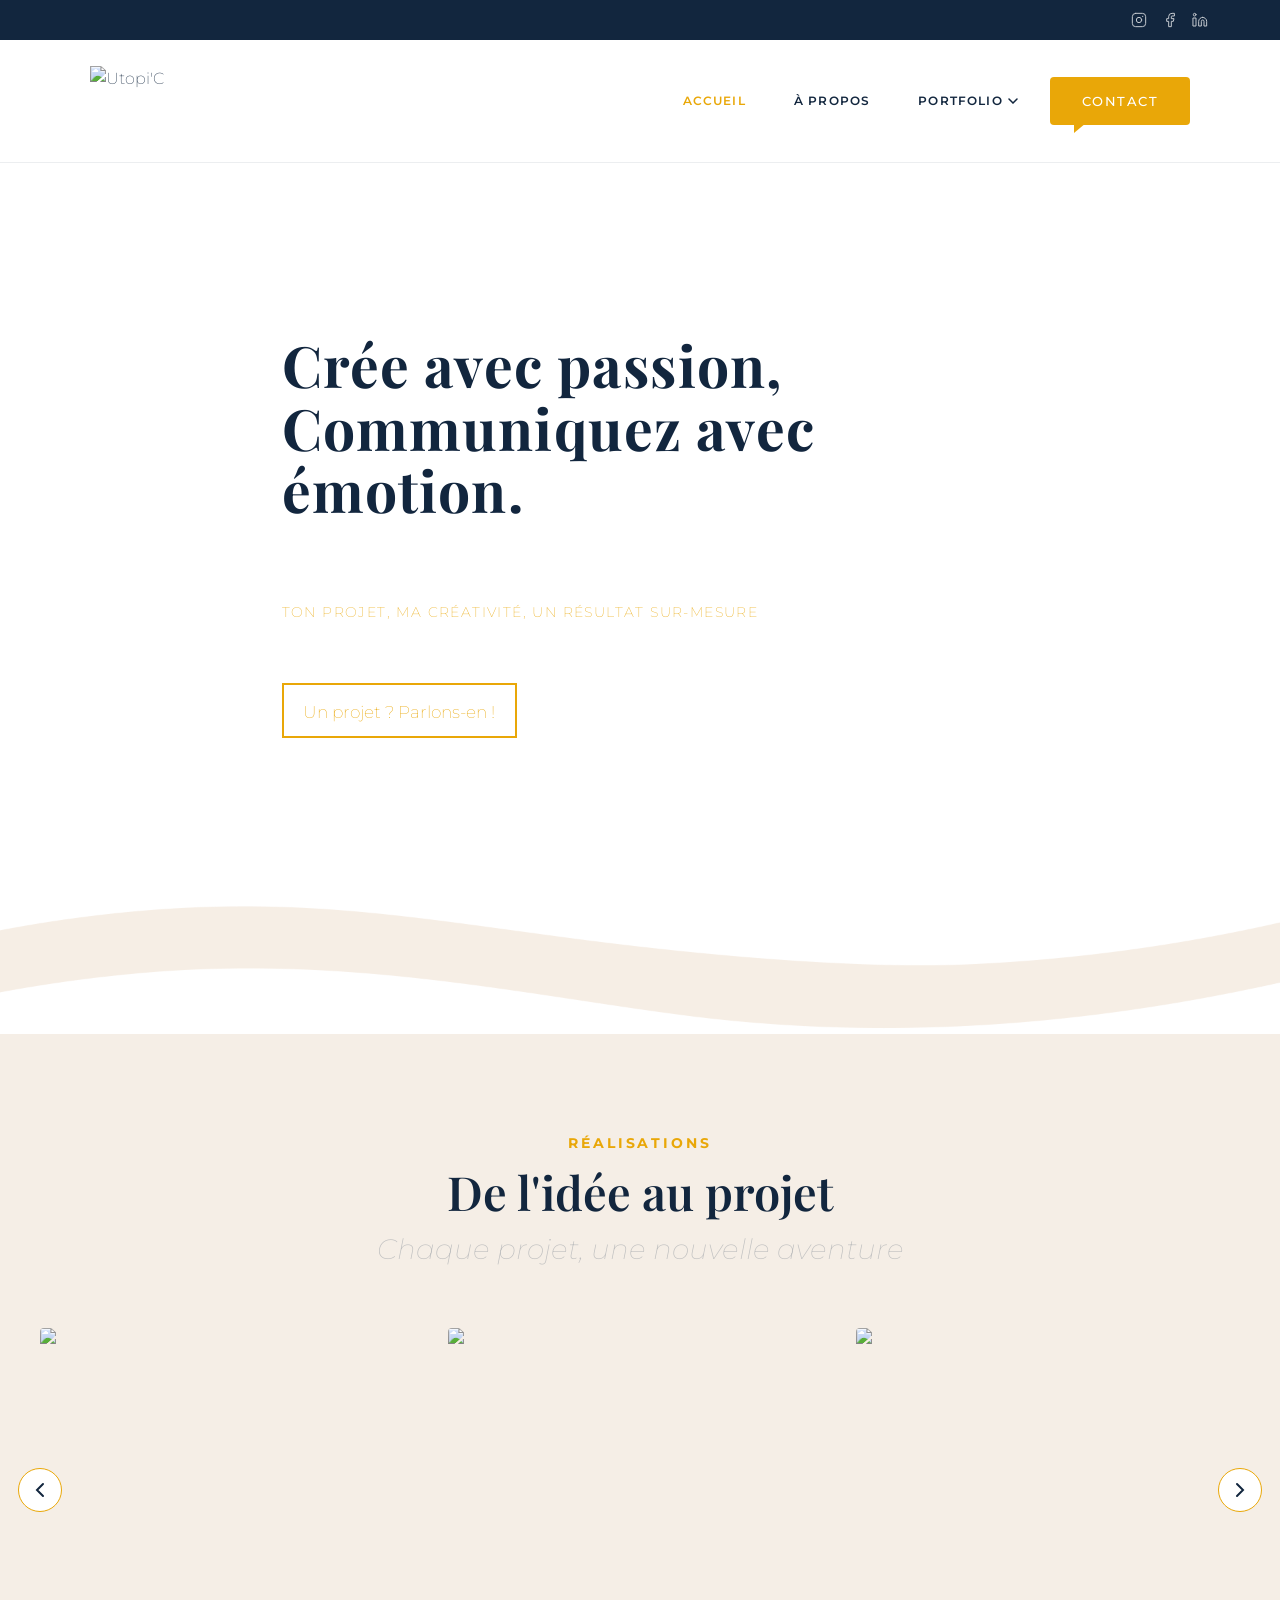
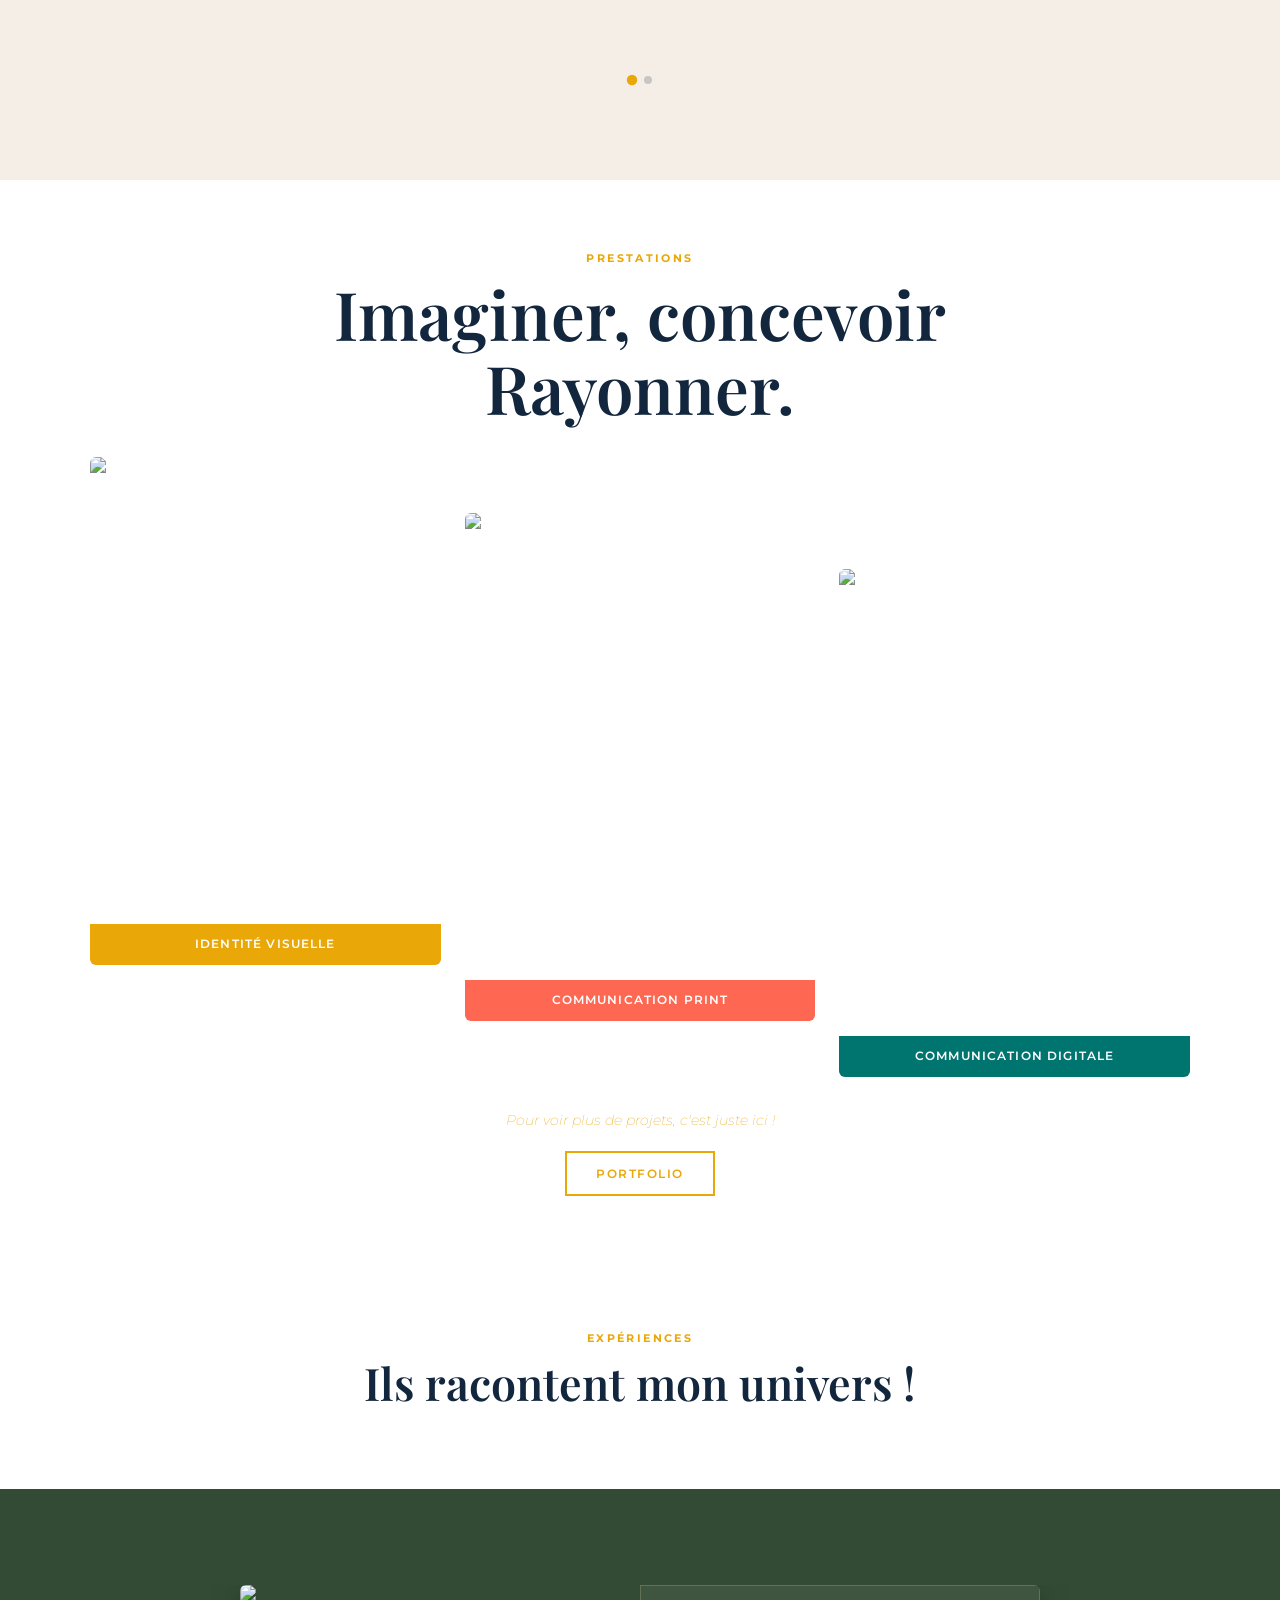
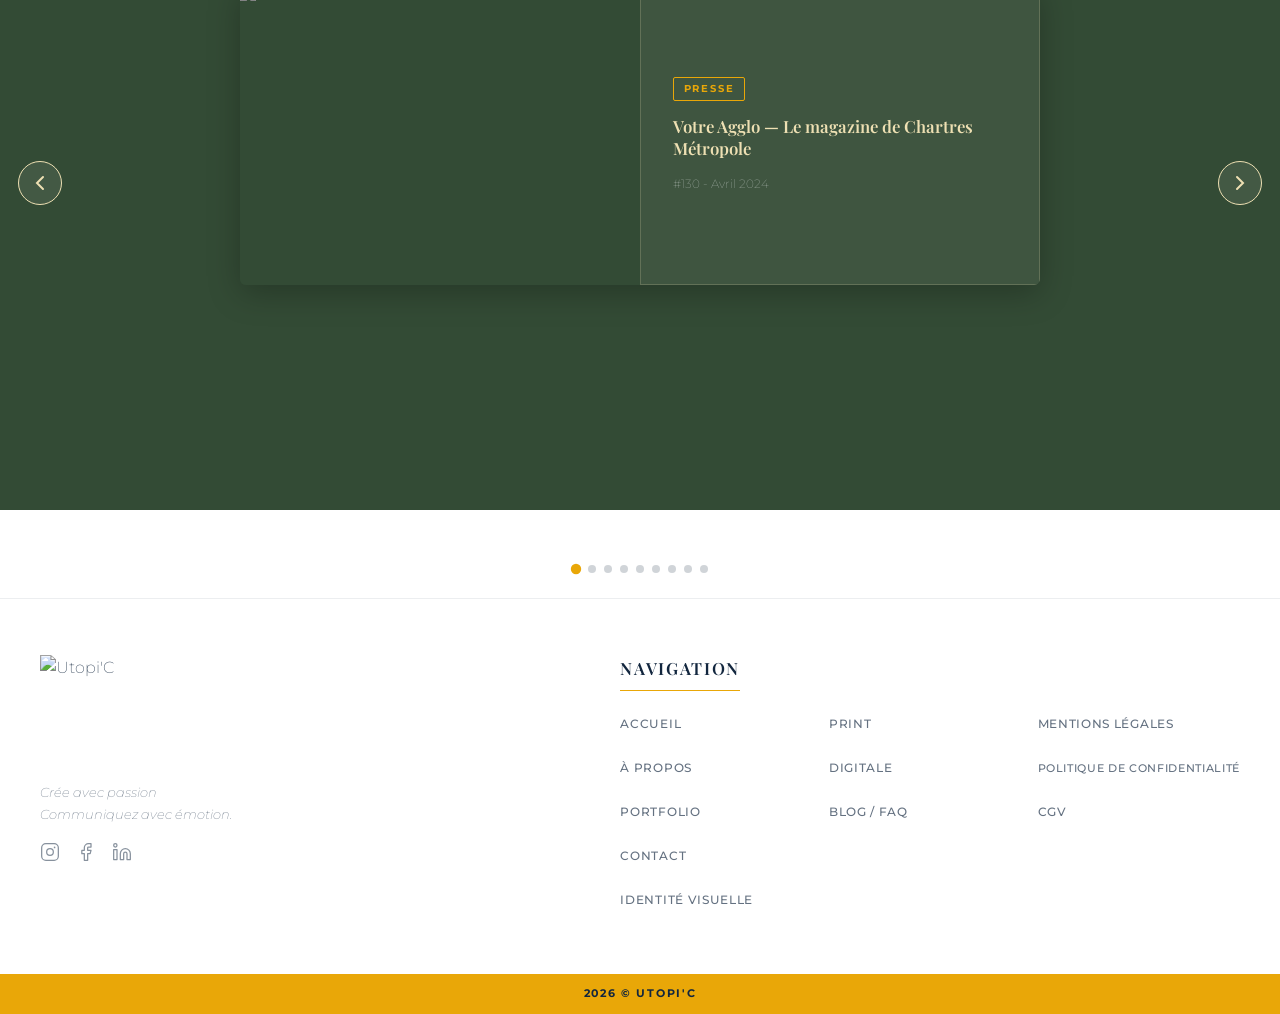
==== index.html @ ea5dd516 "masquage tarifs" ====
﻿<!DOCTYPE html>
<html lang="fr">
<head>
  <meta charset="UTF-8" />
  <meta name="viewport" content="width=device-width, initial-scale=1.0" />
  <title>Utopi'C — Chargée de communication 360°</title>
  <meta name="description" content="Cléa Laubier — Chargée de communication 360°. Identité visuelle, communication print et digitale. Crée avec passion, communiquez avec émotion." />
  <link rel="preconnect" href="https://fonts.googleapis.com" />
  <link rel="preconnect" href="https://fonts.gstatic.com" crossorigin />
  <link href="https://fonts.googleapis.com/css2?family=Playfair+Display:wght@400;500;600;700;800;900&family=Montserrat:wght@300;400;500;600&display=swap" rel="stylesheet" />
  <link rel="icon" type="image/png" href="assets/logos/logo-utopic-mini.png" />
  <link rel="apple-touch-icon" href="assets/logos/logo-utopic-mini.png" />
  <link rel="stylesheet" href="css/style.css?v=13" />
  <script src="https://cdn.jsdelivr.net/npm/@supabase/supabase-js@2"></script>
  <script src="js/supabase-client.js"></script>
</head>
<body>

  <!-- ======= HEADER ======= -->
  <header class="site-header" id="navbar">

    <!-- Bande 1 : navy + socials -->
    <div class="header-topbar">
      <div class="header-topbar__inner">
        <div class="header-topbar__socials">
          <a href="https://www.instagram.com/utopi.c__" target="_blank" rel="noopener" aria-label="Instagram">
            <svg width="16" height="16" viewBox="0 0 24 24" fill="none" stroke="currentColor" stroke-width="1.5" stroke-linecap="round" stroke-linejoin="round">
              <rect x="2" y="2" width="20" height="20" rx="5" ry="5"/><circle cx="12" cy="12" r="4"/><circle cx="17.5" cy="6.5" r="1" fill="currentColor" stroke="none"/>
            </svg>
          </a>
          <a href="https://www.facebook.com/profile.php?id=61557195407284" target="_blank" rel="noopener" aria-label="Facebook">
            <svg width="16" height="16" viewBox="0 0 24 24" fill="none" stroke="currentColor" stroke-width="1.5" stroke-linecap="round" stroke-linejoin="round">
              <path d="M18 2h-3a5 5 0 0 0-5 5v3H7v4h3v8h4v-8h3l1-4h-4V7a1 1 0 0 1 1-1h3z"/>
            </svg>
          </a>
          <a href="https://www.linkedin.com/in/cl%C3%A9a-laubier-a867a7197/" target="_blank" rel="noopener" aria-label="LinkedIn">
            <svg width="16" height="16" viewBox="0 0 24 24" fill="none" stroke="currentColor" stroke-width="1.5" stroke-linecap="round" stroke-linejoin="round">
              <path d="M16 8a6 6 0 0 1 6 6v7h-4v-7a2 2 0 0 0-2-2 2 2 0 0 0-2 2v7h-4v-7a6 6 0 0 1 6-6z"/><rect x="2" y="9" width="4" height="12"/><circle cx="4" cy="4" r="2"/>
            </svg>
          </a>
        </div>
      </div>
    </div>

    <!-- Bande 2 : blanc + logo + nav -->
    <div class="header-main">
      <div class="header-main__inner">

        <a href="index.html" class="header-logo">
          <img src="assets/logos/logo-utopic.png" alt="Utopi'C" class="header-logo__img" />
        </a>

        <nav class="header-nav" id="navMenu" aria-label="Navigation principale">
          <ul class="header-nav__list">
            <li><a href="index.html" class="header-nav__link header-nav__link--active">Accueil</a></li>
            <li><a href="a-propos.html" class="header-nav__link">À propos</a></li>
            <li class="header-nav__item--dropdown">
              <a href="portfolio.html" class="header-nav__link">
                Portfolio
                <svg class="header-nav__chevron" width="10" height="6" viewBox="0 0 10 6" fill="none">
                  <path d="M1 1l4 4 4-4" stroke="currentColor" stroke-width="1.5" stroke-linecap="round"/>
                </svg>
              </a>
              <ul class="header-nav__dropdown">
                <li><a href="identite-visuelle.html" class="header-nav__dropdown-link">Identité visuelle</a></li>
                <li><a href="communication-print.html" class="header-nav__dropdown-link">Communication print</a></li>
                <li><a href="communication-digitale.html" class="header-nav__dropdown-link">Communication digitale</a></li>
              </ul>
            </li>
            <li class="nav-mobile-only"><a href="contact.html" class="header-nav__link">Contact</a></li>
          </ul>
        </nav>

        <div class="header-right">
          <a href="contact.html" class="btn-contact-bubble">Contact</a>
          <button class="header-hamburger" id="hamburger" aria-label="Menu" aria-expanded="false">
            <span></span><span></span><span></span>
          </button>
        </div>

      </div>
    </div>

  </header>

  <main>

    <!-- ======= HERO ======= -->
    <section class="hero">
      <div class="hero__inner">
        <h1 class="hero__tagline">
          Crée avec passion,<br />Communiquez avec émotion.
        </h1>
        <p class="hero__subtitle">Ton projet, ma créativité, un résultat sur-mesure</p>
        <a href="contact.html" class="hero__cta">Un projet&nbsp;? Parlons-en&nbsp;!</a>
      </div>
    </section>

    <div class="wave-band"></div>

    <!-- ======= RÉALISATIONS ======= -->
    <section class="realisations" id="realisations">
      <div class="realisations__inner">

        <header class="section-header">
          <span class="section-label">Réalisations</span>
          <h2 class="section-title">De l'idée au projet</h2>
          <p class="section-sub"><em>Chaque projet, une nouvelle aventure</em></p>
        </header>

        <div class="carousel" id="carouselReal" role="region" aria-label="Carrousel de réalisations">
          <button class="carousel__btn carousel__btn--prev" id="realPrev" aria-label="Projet précédent">
            <svg width="24" height="24" viewBox="0 0 24 24" fill="none" stroke="currentColor" stroke-width="2" stroke-linecap="round"><path d="M15 18l-6-6 6-6"/></svg>
          </button>

          <div class="carousel__viewport">
            <ul class="carousel__track" id="realTrack">
              <li class="carousel__slide">
                <img src="assets/images/carousel-1.png" alt="Coiffure des Halles — identité visuelle" loading="lazy" />
              </li>
              <li class="carousel__slide">
                <img src="assets/images/carousel-2.jpg" alt="Direct Végétal — réseaux sociaux" loading="lazy" />
              </li>
              <li class="carousel__slide">
                <img src="assets/images/carousel-3.png" alt="Direct Végétal — brochure" loading="lazy" />
              </li>
              <li class="carousel__slide">
                <img src="assets/images/carousel-4.jpg" alt="Letizia Dulier — dossier de sponsoring" loading="lazy" />
              </li>
            </ul>
          </div>

          <button class="carousel__btn carousel__btn--next" id="realNext" aria-label="Projet suivant">
            <svg width="24" height="24" viewBox="0 0 24 24" fill="none" stroke="currentColor" stroke-width="2" stroke-linecap="round"><path d="M9 18l6-6-6-6"/></svg>
          </button>

          <div class="carousel__dots" id="realDots" role="tablist" aria-label="Navigation du carrousel"></div>
        </div>

      </div>
    </section>

    <!-- ======= PRESTATIONS ======= -->
    <section class="prestations" id="prestations">
      <div class="prestations__inner">

        <div class="prestations__header">
          <span class="section-label">Prestations</span>
          <h2 class="prestations__title">Imaginer, concevoir<br />Rayonner.</h2>
        </div>

        <div class="prestations__stagger">
          <a href="identite-visuelle.html" class="presta-item presta-item--identite">
            <div class="presta-item__img-wrap">
              <img src="assets/images/presta-identite.jpg" alt="Identité visuelle" loading="lazy" />
            </div>
            <span class="presta-item__label">Identité visuelle</span>
          </a>

          <a href="communication-print.html" class="presta-item presta-item--print">
            <div class="presta-item__img-wrap">
              <img src="assets/images/presta-print.jpg" alt="Communication print" loading="lazy" />
            </div>
            <span class="presta-item__label">Communication print</span>
          </a>

          <a href="communication-digitale.html" class="presta-item presta-item--digital">
            <div class="presta-item__img-wrap">
              <img src="assets/images/presta-digitale.jpeg" alt="Communication digitale" loading="lazy" />
            </div>
            <span class="presta-item__label">Communication digitale</span>
          </a>
        </div>

        <div class="prestations__cta">
          <p>Pour voir plus de projets, c'est juste ici&nbsp;!</p>
          <a href="portfolio.html" class="btn btn--gold-outline">Portfolio</a>
        </div>

      </div>
    </section>

    <!-- ======= EXPÉRIENCES / PRESSE ======= -->
    <div class="experiences-intro">
      <div class="experiences-intro__inner">
        <header class="section-header">
          <span class="section-label">Expériences</span>
          <h2 class="section-title">Ils racontent mon univers&nbsp;!</h2>
        </header>
      </div>
    </div>
    <section class="experiences" id="experiences">
      <div class="experiences__inner">

        <div class="carousel" id="carouselPresse" role="region" aria-label="Carrousel presse">
          <button class="carousel__btn carousel__btn--prev" id="pressePrev" aria-label="Article précédent">
            <svg width="24" height="24" viewBox="0 0 24 24" fill="none" stroke="currentColor" stroke-width="2" stroke-linecap="round"><path d="M15 18l-6-6 6-6"/></svg>
          </button>

          <div class="carousel__viewport">
            <ul class="carousel__track" id="presseTrack">
              <li class="carousel__slide carousel__slide--presse">
                <div class="presse-card">
                  <div class="presse-card__img-wrap">
                    <img src="assets/images/presse-votre-agglo.jpg" alt="Article Votre Agglo" loading="lazy" />
                  </div>
                  <div class="presse-card__body">
                    <span class="presse-card__badge">Presse</span>
                    <p class="presse-card__source">Votre Agglo — Le magazine de Chartres Métropole</p>
                    <p class="presse-card__issue">#130 - Avril 2024</p>
                  </div>
                </div>
              </li>

              <li class="carousel__slide carousel__slide--presse">
                <a href="https://bge-terresdeloire.fr/entrepreneurs/clea-laubier-utopic/" target="_blank" rel="noopener" style="text-decoration:none; color:inherit; display:block;">
                  <div class="presse-card">
                    <div class="presse-card__img-wrap">
                      <img src="assets/images/article-bge.jpg" alt="Article BGE Terres de Loire" loading="lazy" />
                    </div>
                    <div class="presse-card__body">
                      <span class="presse-card__badge">Article</span>
                      <p class="presse-card__source">ARTICLE BGE Terres de Loire</p>
                      <p class="presse-card__issue"></p>
                    </div>
                  </div>
                </a>
              </li>
              <li class="carousel__slide carousel__slide--presse">
                <div class="avis-card">
                  <div class="avis-card__stars">
                    <svg width="20" height="20" viewBox="0 0 24 24" fill="currentColor"><path d="M12 2l3.09 6.26L22 9.27l-5 4.87 1.18 6.88L12 17.77l-6.18 3.25L7 14.14 2 9.27l6.91-1.01L12 2z"/></svg>
                    <svg width="20" height="20" viewBox="0 0 24 24" fill="currentColor"><path d="M12 2l3.09 6.26L22 9.27l-5 4.87 1.18 6.88L12 17.77l-6.18 3.25L7 14.14 2 9.27l6.91-1.01L12 2z"/></svg>
                    <svg width="20" height="20" viewBox="0 0 24 24" fill="currentColor"><path d="M12 2l3.09 6.26L22 9.27l-5 4.87 1.18 6.88L12 17.77l-6.18 3.25L7 14.14 2 9.27l6.91-1.01L12 2z"/></svg>
                    <svg width="20" height="20" viewBox="0 0 24 24" fill="currentColor"><path d="M12 2l3.09 6.26L22 9.27l-5 4.87 1.18 6.88L12 17.77l-6.18 3.25L7 14.14 2 9.27l6.91-1.01L12 2z"/></svg>
                    <svg width="20" height="20" viewBox="0 0 24 24" fill="currentColor"><path d="M12 2l3.09 6.26L22 9.27l-5 4.87 1.18 6.88L12 17.77l-6.18 3.25L7 14.14 2 9.27l6.91-1.01L12 2z"/></svg>
                  </div>
                  <blockquote class="avis-card__quote">
                    « Un contact au top pour la réalisation de votre communication. Nous recommandons les yeux fermés! »
                  </blockquote>
                  <div class="avis-card__author">
                    <span class="avis-card__name">Loris KONEFAL</span>
                    <span class="avis-card__role">Dirigeant, Direct'Végétal — Mai 2024</span>
                  </div>
                </div>
              </li>

              <li class="carousel__slide carousel__slide--presse">
                <div class="avis-card">
                  <div class="avis-card__stars">
                    <svg width="20" height="20" viewBox="0 0 24 24" fill="currentColor"><path d="M12 2l3.09 6.26L22 9.27l-5 4.87 1.18 6.88L12 17.77l-6.18 3.25L7 14.14 2 9.27l6.91-1.01L12 2z"/></svg>
                    <svg width="20" height="20" viewBox="0 0 24 24" fill="currentColor"><path d="M12 2l3.09 6.26L22 9.27l-5 4.87 1.18 6.88L12 17.77l-6.18 3.25L7 14.14 2 9.27l6.91-1.01L12 2z"/></svg>
                    <svg width="20" height="20" viewBox="0 0 24 24" fill="currentColor"><path d="M12 2l3.09 6.26L22 9.27l-5 4.87 1.18 6.88L12 17.77l-6.18 3.25L7 14.14 2 9.27l6.91-1.01L12 2z"/></svg>
                    <svg width="20" height="20" viewBox="0 0 24 24" fill="currentColor"><path d="M12 2l3.09 6.26L22 9.27l-5 4.87 1.18 6.88L12 17.77l-6.18 3.25L7 14.14 2 9.27l6.91-1.01L12 2z"/></svg>
                    <svg width="20" height="20" viewBox="0 0 24 24" fill="currentColor"><path d="M12 2l3.09 6.26L22 9.27l-5 4.87 1.18 6.88L12 17.77l-6.18 3.25L7 14.14 2 9.27l6.91-1.01L12 2z"/></svg>
                  </div>
                  <blockquote class="avis-card__quote">
                    « Je suis très satisfait du service de Utopi'C. J'ai particulièrement apprécié réactivité et l'écoute de Cléa tout au long de la mise à jour de mon site. Elle a su comprendre mes besoins et a fait en sorte que mon site soit moderne, commerçant et parfaitement à mon image. Je recommande vivement Utopi'C à tous ceux qui souhaitent un accompagnement professionnel et personnalisé ! Merci Cléa. »
                  </blockquote>
                  <div class="avis-card__author">
                    <span class="avis-card__name">Naturanossa</span>
                    <span class="avis-card__role">Photographe animalier — Juin 2024</span>
                  </div>
                </div>
              </li>

              <li class="carousel__slide carousel__slide--presse">
                <div class="avis-card">
                  <div class="avis-card__stars">
                    <svg width="20" height="20" viewBox="0 0 24 24" fill="currentColor"><path d="M12 2l3.09 6.26L22 9.27l-5 4.87 1.18 6.88L12 17.77l-6.18 3.25L7 14.14 2 9.27l6.91-1.01L12 2z"/></svg>
                    <svg width="20" height="20" viewBox="0 0 24 24" fill="currentColor"><path d="M12 2l3.09 6.26L22 9.27l-5 4.87 1.18 6.88L12 17.77l-6.18 3.25L7 14.14 2 9.27l6.91-1.01L12 2z"/></svg>
                    <svg width="20" height="20" viewBox="0 0 24 24" fill="currentColor"><path d="M12 2l3.09 6.26L22 9.27l-5 4.87 1.18 6.88L12 17.77l-6.18 3.25L7 14.14 2 9.27l6.91-1.01L12 2z"/></svg>
                    <svg width="20" height="20" viewBox="0 0 24 24" fill="currentColor"><path d="M12 2l3.09 6.26L22 9.27l-5 4.87 1.18 6.88L12 17.77l-6.18 3.25L7 14.14 2 9.27l6.91-1.01L12 2z"/></svg>
                    <svg width="20" height="20" viewBox="0 0 24 24" fill="currentColor"><path d="M12 2l3.09 6.26L22 9.27l-5 4.87 1.18 6.88L12 17.77l-6.18 3.25L7 14.14 2 9.27l6.91-1.01L12 2z"/></svg>
                  </div>
                  <blockquote class="avis-card__quote">
                    « Cléa est au top! Toujours disponible et à l'ecoute. Son travail est vraiment personnalisé et de qualité (voir mes cartes de visites, mes pages Insta, Facebook, Linktree ect ..) N'hésitez pas à faire appel aux services de cette jeune entrepreneuse. Je recommande les yeux fermés ! »
                  </blockquote>
                  <div class="avis-card__author">
                    <span class="avis-card__name">Benjamin GANNE</span>
                    <span class="avis-card__role">Fondateur BG Paysage — Mars 2025</span>
                  </div>
                </div>
              </li>

              <li class="carousel__slide carousel__slide--presse">
                <div class="avis-card">
                  <div class="avis-card__stars">
                    <svg width="20" height="20" viewBox="0 0 24 24" fill="currentColor"><path d="M12 2l3.09 6.26L22 9.27l-5 4.87 1.18 6.88L12 17.77l-6.18 3.25L7 14.14 2 9.27l6.91-1.01L12 2z"/></svg>
                    <svg width="20" height="20" viewBox="0 0 24 24" fill="currentColor"><path d="M12 2l3.09 6.26L22 9.27l-5 4.87 1.18 6.88L12 17.77l-6.18 3.25L7 14.14 2 9.27l6.91-1.01L12 2z"/></svg>
                    <svg width="20" height="20" viewBox="0 0 24 24" fill="currentColor"><path d="M12 2l3.09 6.26L22 9.27l-5 4.87 1.18 6.88L12 17.77l-6.18 3.25L7 14.14 2 9.27l6.91-1.01L12 2z"/></svg>
                    <svg width="20" height="20" viewBox="0 0 24 24" fill="currentColor"><path d="M12 2l3.09 6.26L22 9.27l-5 4.87 1.18 6.88L12 17.77l-6.18 3.25L7 14.14 2 9.27l6.91-1.01L12 2z"/></svg>
                    <svg width="20" height="20" viewBox="0 0 24 24" fill="currentColor"><path d="M12 2l3.09 6.26L22 9.27l-5 4.87 1.18 6.88L12 17.77l-6.18 3.25L7 14.14 2 9.27l6.91-1.01L12 2z"/></svg>
                  </div>
                  <blockquote class="avis-card__quote">
                    « Gentillesse, efficacité, rapidité, disponibilité... Utopi'C a su comprendre nos attentes et construire un site à notre image. Merci encore ! »
                  </blockquote>
                  <div class="avis-card__author">
                    <span class="avis-card__name">Stéphane LANGE</span>
                    <span class="avis-card__role">Fondateur STS Sellerie — Juin 2024</span>
                  </div>
                </div>
              </li>

              <li class="carousel__slide carousel__slide--presse">
                <div class="avis-card">
                  <div class="avis-card__stars">
                    <svg width="20" height="20" viewBox="0 0 24 24" fill="currentColor"><path d="M12 2l3.09 6.26L22 9.27l-5 4.87 1.18 6.88L12 17.77l-6.18 3.25L7 14.14 2 9.27l6.91-1.01L12 2z"/></svg>
                    <svg width="20" height="20" viewBox="0 0 24 24" fill="currentColor"><path d="M12 2l3.09 6.26L22 9.27l-5 4.87 1.18 6.88L12 17.77l-6.18 3.25L7 14.14 2 9.27l6.91-1.01L12 2z"/></svg>
                    <svg width="20" height="20" viewBox="0 0 24 24" fill="currentColor"><path d="M12 2l3.09 6.26L22 9.27l-5 4.87 1.18 6.88L12 17.77l-6.18 3.25L7 14.14 2 9.27l6.91-1.01L12 2z"/></svg>
                    <svg width="20" height="20" viewBox="0 0 24 24" fill="currentColor"><path d="M12 2l3.09 6.26L22 9.27l-5 4.87 1.18 6.88L12 17.77l-6.18 3.25L7 14.14 2 9.27l6.91-1.01L12 2z"/></svg>
                    <svg width="20" height="20" viewBox="0 0 24 24" fill="currentColor"><path d="M12 2l3.09 6.26L22 9.27l-5 4.87 1.18 6.88L12 17.77l-6.18 3.25L7 14.14 2 9.27l6.91-1.01L12 2z"/></svg>
                  </div>
                  <blockquote class="avis-card__quote">
                    « J'ai débuté mon activité en avril 2024 et j'ai démarché plusieurs entreprises pour développer le site internet de mon entreprise ( auto école GPS CONDUITE). Auprès d'Utopi'C, j'ai trouvé une personne très compétente et à votre écoute. Je n'y connaissais rien en "terme informatique", elle vous explique avec des mots simples et vous rassure dans toutes les démarches pour réaliser votre site. Un site internet créé de A à Z. Aujourd'hui je fais encore appel à elle dès que je recherche à intégrer de nouvelles activités sur mon site. Une personne dévouée, motivée et d'une gentillesse extrême. Merci Cléa »
                  </blockquote>
                  <div class="avis-card__author">
                    <span class="avis-card__name">Séverine PETIT</span>
                    <span class="avis-card__role">Mars 2025</span>
                  </div>
                </div>
              </li>

              <li class="carousel__slide carousel__slide--presse">
                <div class="avis-card">
                  <div class="avis-card__stars">
                    <svg width="20" height="20" viewBox="0 0 24 24" fill="currentColor"><path d="M12 2l3.09 6.26L22 9.27l-5 4.87 1.18 6.88L12 17.77l-6.18 3.25L7 14.14 2 9.27l6.91-1.01L12 2z"/></svg>
                    <svg width="20" height="20" viewBox="0 0 24 24" fill="currentColor"><path d="M12 2l3.09 6.26L22 9.27l-5 4.87 1.18 6.88L12 17.77l-6.18 3.25L7 14.14 2 9.27l6.91-1.01L12 2z"/></svg>
                    <svg width="20" height="20" viewBox="0 0 24 24" fill="currentColor"><path d="M12 2l3.09 6.26L22 9.27l-5 4.87 1.18 6.88L12 17.77l-6.18 3.25L7 14.14 2 9.27l6.91-1.01L12 2z"/></svg>
                    <svg width="20" height="20" viewBox="0 0 24 24" fill="currentColor"><path d="M12 2l3.09 6.26L22 9.27l-5 4.87 1.18 6.88L12 17.77l-6.18 3.25L7 14.14 2 9.27l6.91-1.01L12 2z"/></svg>
                    <svg width="20" height="20" viewBox="0 0 24 24" fill="currentColor"><path d="M12 2l3.09 6.26L22 9.27l-5 4.87 1.18 6.88L12 17.77l-6.18 3.25L7 14.14 2 9.27l6.91-1.01L12 2z"/></svg>
                  </div>
                  <blockquote class="avis-card__quote">
                    « Je recommande les services d'Utopi'C. Accompagnement, réactivité et professionnalisme. Si vous recherchez une entreprise de communication de qualité, vous êtes au bon endroit. »
                  </blockquote>
                  <div class="avis-card__author">
                    <span class="avis-card__name">Paul REVEILLÉ</span>
                    <span class="avis-card__role">Mars 2025</span>
                  </div>
                </div>
              </li>

              <li class="carousel__slide carousel__slide--presse">
                <div class="avis-card">
                  <div class="avis-card__stars">
                    <svg width="20" height="20" viewBox="0 0 24 24" fill="currentColor"><path d="M12 2l3.09 6.26L22 9.27l-5 4.87 1.18 6.88L12 17.77l-6.18 3.25L7 14.14 2 9.27l6.91-1.01L12 2z"/></svg>
                    <svg width="20" height="20" viewBox="0 0 24 24" fill="currentColor"><path d="M12 2l3.09 6.26L22 9.27l-5 4.87 1.18 6.88L12 17.77l-6.18 3.25L7 14.14 2 9.27l6.91-1.01L12 2z"/></svg>
                    <svg width="20" height="20" viewBox="0 0 24 24" fill="currentColor"><path d="M12 2l3.09 6.26L22 9.27l-5 4.87 1.18 6.88L12 17.77l-6.18 3.25L7 14.14 2 9.27l6.91-1.01L12 2z"/></svg>
                    <svg width="20" height="20" viewBox="0 0 24 24" fill="currentColor"><path d="M12 2l3.09 6.26L22 9.27l-5 4.87 1.18 6.88L12 17.77l-6.18 3.25L7 14.14 2 9.27l6.91-1.01L12 2z"/></svg>
                    <svg width="20" height="20" viewBox="0 0 24 24" fill="currentColor"><path d="M12 2l3.09 6.26L22 9.27l-5 4.87 1.18 6.88L12 17.77l-6.18 3.25L7 14.14 2 9.27l6.91-1.01L12 2z"/></svg>
                  </div>
                  <blockquote class="avis-card__quote">
                    « Merci Cléa pour la création du site internet de notre restaurant versaillais. Vous avez réalisé un très beau travail et grâce à vous notre ca grimpe :-))) »
                  </blockquote>
                  <div class="avis-card__author">
                    <span class="avis-card__name">Charles Antoine De Marguerie</span>
                    <span class="avis-card__role">Mars 2025</span>
                  </div>
                </div>
              </li>
            </ul>
          </div>

          <button class="carousel__btn carousel__btn--next" id="presseNext" aria-label="Article suivant">
            <svg width="24" height="24" viewBox="0 0 24 24" fill="none" stroke="currentColor" stroke-width="2" stroke-linecap="round"><path d="M9 18l6-6-6-6"/></svg>
          </button>

        </div>

      </div>
    </section>

    <!-- Dots de navigation — sur fond blanc, hors zone verte -->
    <div class="experiences-dots-bar">
      <div class="carousel__dots" id="presseDots" role="tablist" aria-label="Navigation presse"></div>
    </div>

  </main>

  <!-- ======= FOOTER ======= -->
  <footer class="site-footer">

    <div class="footer-main">
      <div class="footer-main__inner">

        <div class="footer-brand">
          <img src="assets/logos/logo-utopic-mini.png" alt="Utopi'C" class="footer-brand__logo" />
          <p class="footer-brand__tagline">Crée avec passion<br />Communiquez avec émotion.</p>
          <div class="footer-brand__socials">
            <a href="https://www.instagram.com/utopi.c__" target="_blank" rel="noopener" aria-label="Instagram">
              <svg width="20" height="20" viewBox="0 0 24 24" fill="none" stroke="currentColor" stroke-width="1.5" stroke-linecap="round" stroke-linejoin="round">
                <rect x="2" y="2" width="20" height="20" rx="5" ry="5"/><circle cx="12" cy="12" r="4"/><circle cx="17.5" cy="6.5" r="1" fill="currentColor" stroke="none"/>
              </svg>
            </a>
            <a href="https://www.facebook.com/profile.php?id=61557195407284" target="_blank" rel="noopener" aria-label="Facebook">
              <svg width="20" height="20" viewBox="0 0 24 24" fill="none" stroke="currentColor" stroke-width="1.5" stroke-linecap="round" stroke-linejoin="round">
                <path d="M18 2h-3a5 5 0 0 0-5 5v3H7v4h3v8h4v-8h3l1-4h-4V7a1 1 0 0 1 1-1h3z"/>
              </svg>
            </a>
            <a href="https://www.linkedin.com/in/cl%C3%A9a-laubier-a867a7197/" target="_blank" rel="noopener" aria-label="LinkedIn">
              <svg width="20" height="20" viewBox="0 0 24 24" fill="none" stroke="currentColor" stroke-width="1.5" stroke-linecap="round" stroke-linejoin="round">
                <path d="M16 8a6 6 0 0 1 6 6v7h-4v-7a2 2 0 0 0-2-2 2 2 0 0 0-2 2v7h-4v-7a6 6 0 0 1 6-6z"/><rect x="2" y="9" width="4" height="12"/><circle cx="4" cy="4" r="2"/>
              </svg>
            </a>
          </div>
        </div>

        <div class="footer-nav-block">
          <p class="footer-nav-block__title">Navigation</p>
          <ul class="footer-nav-block__cols">
            <li><a href="index.html">Accueil</a></li>
            <li><a href="a-propos.html">À propos</a></li>
            <li><a href="portfolio.html">Portfolio</a></li>
            <!--<li><a href="tarifs.html">Tarifs</a></li>-->
            <li><a href="contact.html">Contact</a></li>
            <li><a href="identite-visuelle.html">Identité visuelle</a></li>
            <li><a href="communication-print.html">Print</a></li>
            <li><a href="communication-digitale.html">Digitale</a></li>
            <li><a href="#">Blog / FAQ</a></li>
            <li><a href="mentions-legales.html">Mentions légales</a></li>
            <li><a href="politique-confidentialite.html">Politique de confidentialité</a></li>
            <li><a href="cgv.html">CGV</a></li>
          </ul>
        </div>

      </div>
    </div>

    <div class="footer-copyright">
      <p>2026 &copy; UTOPI'C</p>
    </div>

  </footer>

  <button class="scroll-top" id="scrollTop" aria-label="Retour en haut">
    <svg width="20" height="20" viewBox="0 0 24 24" fill="none" stroke="currentColor" stroke-width="2" stroke-linecap="round"><path d="M18 15l-6-6-6 6"/></svg>
  </button>

  <script src="js/main.js"></script>
  <script src="js/index-loader.js"></script>
  <script src="js/textes-loader.js"></script>
</body>
</html>
---- css/style.css ----
/* =============================================
   UTOPI'C — style.css
   ============================================= */

/*
  POLICE MAGIONA DISPLAY — décommenter quand le fichier .woff2 est disponible

@font-face {
  font-family: 'Magiona Display';
  src: url('../assets/fonts/magiona-display.woff2') format('woff2');
  font-weight: 400 700;
  font-style: normal;
  font-display: swap;
}
  Puis : --font-display: 'Magiona Display', 'Cormorant Garamond', Georgia, serif;
*/

/* =============================================
   VARIABLES
   ============================================= */
:root {
  --color-navy:       #12263e;
  --color-green-dark: #334b35;
  --color-teal:       #00756f;
  --color-coral:      #fe6751;
  --color-gold:       #e9a708;
  --color-sand:       #eee0b3;
  --color-cream:      #f5eee6;
  --color-white:      #ffffff;
  --color-text:       #12263e;

  --font-display: 'Playfair Display', serif;
  --font-body:    'Montserrat', sans-serif;
  --font-sans:    'Montserrat', sans-serif;

  --header-topbar-h: 40px;
  --header-main-h:   123px;
  --header-h:        163px;
  --transition:      0.25s ease;
  --max-w:           1200px;
}

/* =============================================
   RESET
   ============================================= */
*, *::before, *::after { box-sizing: border-box; margin: 0; padding: 0; }
html { scroll-behavior: smooth; overflow-x: hidden; }
body {
  font-family: var(--font-body);
  font-weight: 147;
  color: var(--color-text);
  background: var(--color-white);
  line-height: 1.6;
  overflow-x: hidden;
  max-width: 100%;
}
img { display: block; max-width: 100%; height: auto; }
a { text-decoration: none; color: inherit; }
ul { list-style: none; }

/* =============================================
   UTILITIES
   ============================================= */
.btn {
  display: inline-block;
  padding: 0.65rem 1.8rem;
  font-family: var(--font-body);
  font-size: 0.78rem;
  font-weight: 600;
  letter-spacing: 0.12em;
  text-transform: uppercase;
  cursor: pointer;
  border: 2px solid var(--color-gold);
  color: var(--color-gold);
  background: transparent;
  transition: background var(--transition), color var(--transition);
}
.btn:hover {
  background: var(--color-gold);
  color: #ffffff;
}
.btn--gold-outline {
  border: 2px solid var(--color-gold);
  color: var(--color-gold);
  background: transparent;
}
.btn--gold-outline:hover {
  background: var(--color-gold);
  color: #ffffff;
}
.btn--navy {
  border: 1.5px solid var(--color-navy);
  color: var(--color-navy);
  background: transparent;
  display: inline-block;
}
.btn--navy:hover {
  background: var(--color-navy);
  color: var(--color-white);
}
.btn--gold-filled {
  background: var(--color-gold);
  color: var(--color-white);
  border: none;
  display: inline-block;
  font-family: var(--font-display);
  font-style: italic;
  font-size: 1rem;
  letter-spacing: 0.06em;
  text-transform: none;
}
.btn--gold-filled:hover { background: #b8960a; }


/* =============================================
   HEADER — 2 bandes
   ============================================= */
.site-header {
  position: fixed;
  top: 0; left: 0; right: 0;
  z-index: 100;
}
.site-header--scrolled .header-main {
  box-shadow: 0 2px 20px rgba(18,38,62,0.1);
}

/* Bande 1 : navy + socials */
.header-topbar {
  background: var(--color-navy);
  height: var(--header-topbar-h);
}
.header-topbar__inner {
  max-width: var(--max-w);
  margin: 0 auto;
  height: 100%;
  padding: 0 2rem;
  display: flex;
  align-items: center;
  justify-content: flex-end;
}
.header-topbar__socials {
  display: flex;
  align-items: center;
  gap: 0.9rem;
}
.header-topbar__socials a {
  color: var(--color-white);
  opacity: 0.75;
  display: flex;
  transition: opacity var(--transition);
}
.header-topbar__socials a:hover { opacity: 1; }

/* Bande 2 : blanc + logo + nav */
.header-main {
  background: var(--color-white);
  height: var(--header-main-h);
  border-bottom: 1px solid rgba(18,38,62,0.08);
  transition: box-shadow var(--transition);
}
.header-main__inner {
  max-width: var(--max-w);
  margin: 0 auto;
  height: 100%;
  padding: 0 50px;
  display: flex;
  align-items: center;
  gap: 2rem;
}

/* Logo */
.header-logo { flex-shrink: 0; }
.header-logo__img {
  height: 70px;
  width: 193px;
  object-fit: contain;
}

/* Nav */
.header-nav { flex: 1; }
.header-nav__list {
  display: flex;
  align-items: center;
  justify-content: flex-end;
  gap: 3rem;
}
.header-nav__link {
  font-size: 0.73rem;
  font-weight: 600;
  letter-spacing: 0.1em;
  text-transform: uppercase;
  color: var(--color-navy);
  display: flex;
  align-items: center;
  gap: 0.3rem;
  transition: color var(--transition);
}
.header-nav__link:hover,
.header-nav__link--active { color: var(--color-gold); }

/* Dropdown */
.header-nav__item--dropdown { position: relative; }
.header-nav__chevron {
  transition: transform var(--transition);
  flex-shrink: 0;
}
.header-nav__item--dropdown:hover .header-nav__chevron { transform: rotate(180deg); }
.header-nav__dropdown {
  position: absolute;
  top: 100%;
  left: 50%;
  transform: translateX(-50%);
  background: var(--color-white);
  border-top: 2px solid var(--color-gold);
  box-shadow: 0 8px 24px rgba(18,38,62,0.12);
  min-width: 220px;
  padding: 0.5rem 0;
  opacity: 0;
  visibility: hidden;
  pointer-events: none;
  transition: opacity var(--transition), visibility var(--transition);
}
.header-nav__item--dropdown:hover .header-nav__dropdown {
  opacity: 1;
  visibility: visible;
  pointer-events: auto;
}
.header-nav__dropdown-link {
  display: block;
  padding: 0.65rem 1.4rem;
  font-size: 0.71rem;
  font-weight: 500;
  letter-spacing: 0.08em;
  text-transform: uppercase;
  color: var(--color-navy);
  transition: color var(--transition), padding-left var(--transition);
}
.header-nav__dropdown-link:hover { color: var(--color-gold); padding-left: 1.8rem; }

/* Bouton Contact — bulle de dialogue */
.header-right {
  display: flex;
  align-items: center;
  gap: 1rem;
  flex-shrink: 0;
}
.btn-contact-bubble {
  background: var(--color-gold);
  color: var(--color-white);
  padding: 14px 32px;
  font-family: var(--font-sans);
  font-size: 13px;
  font-weight: 500;
  letter-spacing: 1.5px;
  text-transform: uppercase;
  border-radius: 4px;
  position: relative;
  display: inline-block;
  transition: background var(--transition);
}
.btn-contact-bubble::after {
  content: '';
  position: absolute;
  bottom: -8px;
  left: 24px;
  border-left: 0 solid transparent;
  border-right: 12px solid transparent;
  border-top: 10px solid var(--color-gold);
  transition: border-top-color var(--transition);
}
.btn-contact-bubble:hover { background: #b8960a; }
.btn-contact-bubble:hover::after { border-top-color: #b8960a; }

/* Hamburger */
.header-hamburger {
  display: none;
  flex-direction: column;
  justify-content: center;
  gap: 5px;
  width: 28px;
  height: 28px;
  background: none;
  border: none;
  cursor: pointer;
  padding: 0;
}
.header-hamburger span {
  display: block;
  height: 2px;
  width: 100%;
  background: var(--color-navy);
  border-radius: 2px;
  transition: transform var(--transition), opacity var(--transition);
}
.header-hamburger.is-open span:nth-child(1) { transform: translateY(7px) rotate(45deg); }
.header-hamburger.is-open span:nth-child(2) { opacity: 0; }
.header-hamburger.is-open span:nth-child(3) { transform: translateY(-7px) rotate(-45deg); }


/* =============================================
   FOOTER — fond blanc + barre dorée
   ============================================= */
.site-footer { }

.footer-main {
  background: var(--color-white);
  padding: 3.5rem 2rem;
  border-top: 1px solid rgba(18,38,62,0.08);
}
.footer-main__inner {
  max-width: var(--max-w);
  margin: 0 auto;
  display: grid;
  grid-template-columns: 1fr 1.2fr;
  gap: 4rem;
  align-items: start;
}

.footer-brand__logo {
  height: 113px;
  width: 124px;
  object-fit: contain;
  margin-bottom: 0.8rem;
}
.footer-brand__tagline {
  font-size: 0.82rem;
  font-style: italic;
  color: var(--color-navy);
  opacity: 0.65;
  line-height: 1.7;
  margin-bottom: 1rem;
}
.footer-brand__socials {
  display: flex;
  gap: 1rem;
}
.footer-brand__socials a {
  color: var(--color-navy);
  opacity: 0.5;
  display: flex;
  transition: opacity var(--transition), color var(--transition);
}
.footer-brand__socials a:hover { opacity: 1; color: var(--color-gold); }

.footer-nav-block__title {
  font-family: var(--font-display);
  font-size: 1.05rem;
  font-weight: 600;
  color: var(--color-navy);
  text-transform: uppercase;
  letter-spacing: 0.1em;
  padding-bottom: 0.5rem;
  border-bottom: 1.5px solid var(--color-gold);
  margin-bottom: 1.2rem;
  display: inline-block;
}
.footer-nav-block__cols {
  display: grid;
  grid-template-columns: 1fr 1fr 1fr;
  grid-template-rows: repeat(5, auto);
  grid-auto-flow: column;
  gap: 0.75rem 1.5rem;
  align-items: start;
}
.footer-nav-block__cols li { margin-bottom: 0.4rem; }
.footer-nav-block__cols li:nth-child(n+9) { grid-column: 3; }
.footer-nav-block__cols a {
  font-family: var(--font-body);
  font-size: 0.72rem;
  font-weight: 500;
  letter-spacing: 0.06em;
  text-transform: uppercase;
  color: var(--color-navy);
  opacity: 0.65;
  transition: opacity var(--transition), color var(--transition);
}
.footer-nav-block__cols a:hover { opacity: 1; color: var(--color-gold); }
.footer-nav-block__cols a[href*="politique"],
.footer-nav-block__cols a[href*="confidentialite"] {
  white-space: nowrap;
  font-size: 11px;
}

.footer-copyright {
  background: var(--color-gold);
  padding: 0.7rem 2rem;
  text-align: center;
}
.footer-copyright p {
  font-size: 0.7rem;
  font-weight: 700;
  letter-spacing: 0.15em;
  text-transform: uppercase;
  color: var(--color-navy);
}


/* =============================================
   SECTION COMMONS
   ============================================= */
.section-header {
  text-align: center;
  margin-bottom: 3rem;
}
.section-label {
  display: inline-block;
  font-size: 0.68rem;
  font-weight: 700;
  letter-spacing: 0.22em;
  text-transform: uppercase;
  color: var(--color-gold);
  margin-bottom: 0.6rem;
}
.section-title {
  font-family: var(--font-display);
  font-size: clamp(2rem, 3.5vw, 3rem);
  font-weight: 600;
  color: var(--color-navy);
  line-height: 1.15;
  margin-bottom: 0.5rem;
}
.section-sub {
  font-size: 0.9rem;
  color: var(--color-text);
  opacity: 0.6;
  font-style: italic;
}


/* =============================================
   HERO — texte aligné gauche, fond blanc
   ============================================= */
.hero {
  min-height: 100vh;
  padding-top: var(--header-h);
  background: var(--color-white);
  display: flex;
  align-items: flex-start;
}
.hero__inner {
  width: 100%;
  padding: 170px 22% 6rem;
  text-align: left;
}
.hero__tagline {
  font-family: var(--font-display);
  font-size: 57px;
  font-weight: 700;
  line-height: 1.1;
  color: var(--color-navy);
  letter-spacing: 1.14px;
  margin: 0;
  max-width: 900px;
  text-align: left;
}
.hero__subtitle {
  font-size: 14px;
  letter-spacing: 1.4px;
  text-transform: uppercase;
  color: var(--color-gold);
  margin: 80px 0 0;
  text-align: left;
  max-width: 600px;
}
.hero__cta {
  display: inline-block;
  width: 235px;
  height: 55px;
  line-height: 55px;
  text-align: center;
  margin-top: 60px;
  border: 2px solid var(--color-gold);
  color: var(--color-gold);
  font-family: var(--font-sans);
  font-size: 17px;
  text-decoration: none;
  transition: background var(--transition), color var(--transition);
}
.hero__cta:hover {
  background: var(--color-gold);
  color: #ffffff;
}


/* =============================================
   WAVE BAND — bandeau vague décoratif (statique)
   ============================================= */
.wave-band {
  position: relative;
  width: 100%;
  height: clamp(60px, 10.5vw, 150px);
  background-color: var(--color-white);
  background-image: url('../assets/images/vague_bandeau.png');
  background-repeat: repeat-x;
  background-position: left top;
  background-size: auto 100%;
}


/* =============================================
   RÉALISATIONS — fond crème, carousel projets
   ============================================= */
.realisations {
  padding: 6rem 2rem;
  background: var(--color-cream);
}
.realisations__inner {
  max-width: var(--max-w);
  margin: 0 auto;
}

/* Titre et sous-titre scoped */
.realisations .section-title { font-size: 47px; }
.realisations .section-sub { font-size: 28px; color: #c0c0c0; opacity: 1; }
.realisations .section-header { display: block; margin-bottom: 3.5rem; }
.realisations .section-label { font-size: 0.85rem; }

/* --- Carousel --- */
.carousel { position: relative; }
.carousel__viewport { overflow: hidden; }
.carousel__track {
  display: flex;
  gap: 1.5rem;
  transition: transform 0.45s cubic-bezier(0.4, 0, 0.2, 1);
  will-change: transform;
}
.carousel__slide {
  flex: 0 0 calc(33.333% - 1rem);
  min-width: 0;
  position: relative;
  border-radius: 4px;
  overflow: hidden;
  cursor: default;
}
.carousel__slide img {
  width: 100%;
  height: 320px;
  object-fit: contain;
  display: block;
  transition: transform 0.4s ease;
  color: transparent;
}
.carousel__slide:hover img { transform: scale(1.03); }
.carousel__caption {
  position: absolute;
  bottom: 0; left: 0; right: 0;
  padding: 0.6rem 1rem;
  background: linear-gradient(transparent, rgba(18,38,62,0.7));
  color: var(--color-white);
  font-size: 0.7rem;
  font-weight: 600;
  letter-spacing: 0.1em;
  text-transform: uppercase;
}

/* Boutons */
.carousel__btn {
  position: absolute;
  top: 50%;
  transform: translateY(calc(-50% - 1rem));
  z-index: 2;
  width: 44px;
  height: 44px;
  border-radius: 50%;
  border: 1.5px solid var(--color-gold);
  background: var(--color-white);
  color: var(--color-navy);
  cursor: pointer;
  display: flex;
  align-items: center;
  justify-content: center;
  transition: background var(--transition), color var(--transition);
}
.carousel__btn:hover { background: var(--color-gold); color: var(--color-white); }
.carousel__btn--prev { left: -22px; }
.carousel__btn--next { right: -22px; }
.carousel__btn:disabled { opacity: 0.3; cursor: default; }

/* Dots */
.carousel__dots {
  display: flex;
  justify-content: center;
  gap: 0.5rem;
  margin-top: 1.8rem;
}
.carousel__dot {
  width: 8px;
  height: 8px;
  border-radius: 50%;
  border: none;
  background: rgba(18,38,62,0.2);
  cursor: pointer;
  padding: 0;
  transition: background var(--transition), transform var(--transition);
}
.carousel__dot.is-active {
  background: var(--color-gold);
  transform: scale(1.3);
}


/* =============================================
   PRESTATIONS — fond blanc, titre + 3 images en escalier
   ============================================= */
.prestations {
  padding: 4rem 2rem;
  background: var(--color-white);
}
.prestations__inner {
  max-width: 1100px;
  margin: 0 auto;
}
.prestations__header {
  text-align: center;
  margin-bottom: 2rem;
}
.prestations__title {
  font-family: var(--font-display);
  font-size: 67px;
  font-weight: 600;
  color: var(--color-navy);
  text-align: center;
  line-height: 1.1;
}

/* Escalier : 3 colonnes décalées en diagonale descendante */
.prestations__stagger {
  display: grid;
  grid-template-columns: repeat(3, 1fr);
  gap: 1.5rem;
  align-items: start;
  margin-bottom: 2rem;
}
.presta-item {
  border-radius: 6px;
  overflow: hidden;
  position: relative;
  text-decoration: none;
  display: block;
  transition: transform var(--transition), box-shadow var(--transition);
}
.presta-item:nth-child(1) { margin-top: 0; }
.presta-item:nth-child(2) { margin-top: 3.5rem; }
.presta-item:nth-child(3) { margin-top: 7rem; }

.presta-item:hover { transform: translateY(-4px); box-shadow: 0 16px 40px rgba(18,38,62,0.14); }

.presta-item__img-wrap {
  position: relative;
  aspect-ratio: 3/4;
  overflow: hidden;
}
.presta-item__img-wrap img {
  position: absolute;
  inset: 0;
  width: 100%;
  height: 100%;
  object-fit: cover;
  display: block;
  color: transparent;
  transition: transform 0.45s ease;
}
.presta-item:hover .presta-item__img-wrap img { transform: scale(1.05); }

.presta-item__label {
  display: block;
  padding: 0.7rem 1rem;
  font-size: 0.72rem;
  font-weight: 600;
  letter-spacing: 0.1em;
  text-transform: uppercase;
  text-align: center;
  color: var(--color-white);
}
.presta-item--identite .presta-item__label { background: var(--color-gold); }
.presta-item--print .presta-item__label    { background: var(--color-coral); }
.presta-item--digital .presta-item__label  { background: var(--color-teal); }

/* CTA */
.prestations__cta {
  text-align: center;
  display: flex;
  flex-direction: column;
  align-items: center;
  gap: 1.2rem;
}
.prestations__cta p {
  font-size: 0.9rem;
  font-style: italic;
  color: var(--color-gold);
}


/* =============================================
   EXPÉRIENCES — fond vert foncé #334b35
   ============================================= */
.experiences {
  padding: 6rem 2rem;
  background: var(--color-green-dark);
}
.experiences__inner { max-width: var(--max-w); margin: 0 auto; }
.experiences .section-label { color: var(--color-sand) !important; opacity: 0.8; }
.experiences .section-title { color: var(--color-sand) !important; font-size: 67px; }
.experiences .section-sub   { color: var(--color-sand) !important; opacity: 0.6; }

/* Slide presse/avis — carousel pleine largeur */
.carousel__slide--presse { flex: 0 0 100%; }
.carousel__slide--presse .presse-card,
.carousel__slide--presse .avis-card { max-width: 800px; margin: 0 auto; }

.presse-card {
  display: grid;
  grid-template-columns: 1fr 1fr;
  border-radius: 6px;
  overflow: hidden;
  box-shadow: 0 8px 32px rgba(0,0,0,0.25);
}
.presse-card__img-wrap {
  overflow: hidden;
  aspect-ratio: 4/3;
  background: var(--color-green-dark);
}
.presse-card__img-wrap img {
  width: 100%; height: 100%;
  object-fit: contain;
  display: block; color: transparent;
}
.presse-card__body {
  background: rgba(255,255,255,0.06);
  border: 1px solid rgba(238,224,179,0.2);
  color: var(--color-white);
  padding: 2.5rem 2rem;
  display: flex;
  flex-direction: column;
  justify-content: center;
  gap: 0.9rem;
}
.presse-card__badge {
  display: inline-block;
  font-size: 0.62rem;
  font-weight: 700;
  letter-spacing: 0.18em;
  text-transform: uppercase;
  color: var(--color-gold);
  border: 1px solid var(--color-gold);
  padding: 0.2rem 0.6rem;
  border-radius: 2px;
  width: fit-content;
}
.presse-card__source {
  font-family: var(--font-display);
  font-size: 1.05rem;
  font-weight: 600;
  line-height: 1.3;
  color: var(--color-sand);
}
.presse-card__issue { font-size: 0.75rem; opacity: 0.55; }

/* Carte avis client */
.avis-card {
  background: rgba(255,255,255,0.06);
  border: 1px solid rgba(238,224,179,0.2);
  border-radius: 6px;
  padding: 2.5rem 3rem;
  display: flex;
  flex-direction: column;
  gap: 1.4rem;
  box-shadow: 0 8px 32px rgba(0,0,0,0.25);
}
.avis-card__stars {
  display: flex;
  gap: 0.25rem;
  color: var(--color-gold);
}
.avis-card__quote {
  font-family: var(--font-display);
  font-size: 1.15rem;
  font-style: italic;
  line-height: 1.65;
  color: var(--color-sand);
}
.avis-card__author {
  display: flex;
  flex-direction: column;
  gap: 0.15rem;
}
.avis-card__name {
  font-size: 0.75rem;
  font-weight: 700;
  letter-spacing: 0.12em;
  text-transform: uppercase;
  color: var(--color-gold);
}
.avis-card__role {
  font-size: 0.72rem;
  color: var(--color-sand);
  opacity: 0.6;
}

/* Boutons carousel sur fond vert */
.experiences .carousel__btn {
  background: rgba(255,255,255,0.08);
  border-color: var(--color-sand);
  color: var(--color-sand);
}
.experiences .carousel__btn:hover { background: var(--color-gold); border-color: var(--color-gold); color: var(--color-navy); }

/* Barre de dots sous la zone verte, sur fond blanc */
.experiences-dots-bar {
  background: var(--color-white);
  padding: 1.6rem 2rem;
  display: flex;
  justify-content: center;
}


/* =============================================
   EXPÉRIENCES INTRO — fond blanc au-dessus de la zone verte
   ============================================= */
.experiences-intro {
  background: var(--color-white);
  padding: 4rem 2rem 2rem;
  text-align: center;
}
.experiences-intro__inner {
  max-width: var(--max-w);
  margin: 0 auto;
}


/* =============================================
   SCROLL TO TOP
   ============================================= */
.scroll-top {
  position: fixed;
  bottom: 2rem;
  right: 2rem;
  width: 48px;
  height: 48px;
  border-radius: 50%;
  background: var(--color-white);
  border: 1.5px solid var(--color-gold);
  color: var(--color-gold);
  cursor: pointer;
  display: flex;
  align-items: center;
  justify-content: center;
  opacity: 0;
  visibility: hidden;
  transform: translateY(10px);
  transition: opacity var(--transition), visibility var(--transition), transform var(--transition), background var(--transition), color var(--transition);
  z-index: 200;
  box-shadow: 0 4px 16px rgba(18,38,62,0.12);
}
.scroll-top.is-visible {
  opacity: 1;
  visibility: visible;
  transform: translateY(0);
}
.scroll-top:hover {
  background: var(--color-gold);
  color: var(--color-white);
}


/* =============================================
   NAVIGATION INTER-CATÉGORIES (sous-pages portfolio)
   ============================================= */
.portfolio-nav {
  display: flex;
  justify-content: space-between;
  padding: 48px 32px;
  max-width: 1100px;
  margin: 0 auto;
}
.portfolio-nav__link {
  font-family: var(--font-body);
  font-size: 14px;
  text-transform: uppercase;
  letter-spacing: 1px;
  color: var(--color-navy);
  text-decoration: none;
  transition: color var(--transition);
}
.portfolio-nav__link:hover { color: var(--color-gold); }


/* =============================================
   FIX GLOBAL — casse le stretch en cascade ap-skills
   ============================================= */
.ap-skills { align-items: flex-start; }
.ap-skills__col--skills { align-self: flex-start; }
.skills-expanded { height: auto !important; max-height: none !important; overflow: visible !important; }
.skill-entry { align-items: flex-start !important; }
/* [class*="skill"] set width:100% sur .skill-entry__icon → icône vole toute la largeur */
.skill-entry__icon { width: auto !important; flex-shrink: 0 !important; flex-basis: auto !important; }
/* Le div texte doit prendre l'espace restant */
.skill-entry > div { flex: 1 1 auto !important; min-width: 0 !important; width: auto !important; }
.skill-entry > div,
.skill-entry > p,
.skill-entry > span { height: auto !important; min-height: 0 !important; align-self: flex-start !important; }
/* [class*="skill"] capture aussi .skill-entry__desc → overflow visible */
.skill-entry__desc { height: auto !important; max-height: none !important; overflow: visible !important; }

.nav-mobile-only { display: none; }

/* =============================================
   RESPONSIVE
   ============================================= */
@media (max-width: 768px) {

  /* Header — topbar masquée sur mobile */
  .header-topbar { display: none; }

  .header-nav {
    position: fixed;
    top: var(--header-main-h);
    left: 0; right: 0; bottom: 0;
    background: var(--color-white);
    border-top: 1px solid rgba(18,38,62,0.1);
    flex-direction: column;
    justify-content: flex-start;
    padding: 2rem 1.5rem;
    transform: translateX(100%);
    transition: transform var(--transition);
    overflow-y: auto;
  }
  .header-nav.is-open { transform: translateX(0); }
  .header-nav__list {
    flex-direction: column;
    align-items: flex-start;
    gap: 0;
  }
  .header-nav__list > li { width: 100%; border-bottom: 1px solid rgba(18,38,62,0.06); }
  .header-nav__link { padding: 1rem 0; font-size: 0.85rem; }
  .header-nav__dropdown {
    position: static;
    transform: none;
    box-shadow: none;
    border-top: none;
    border-left: 2px solid var(--color-gold);
    margin-left: 1rem;
    opacity: 1;
    visibility: visible;
    pointer-events: auto;
    padding: 0.25rem 0;
    display: none;
  }
  .header-nav__item--dropdown.is-open .header-nav__dropdown { display: block; }
  .header-nav__chevron { margin-left: auto; }
  .header-hamburger { display: flex; }
  .btn-contact-bubble { display: none !important; }
  .nav-mobile-only { display: list-item; }

  /* Hero */
  .hero__inner { padding: 3rem 1.5rem 4rem; }
  .hero__tagline { font-size: clamp(2rem, 7vw, 3rem); }
  .hero__subtitle { margin-top: 2rem; }
  .hero__cta { width: auto; height: auto; line-height: normal; padding: 0.75rem 1.8rem; font-size: 15px; }

  /* Footer */
  .footer-main__inner { grid-template-columns: 1fr; gap: 2rem; }
  .footer-nav-block__cols { display: grid; grid-template-columns: 1fr 1fr; gap: 8px 16px; }
  .footer-nav-block__cols a { font-size: 12px; padding: 4px 0; white-space: nowrap; }

  /* Carousel */
  .carousel__slide { flex: 0 0 100%; }
  .carousel__slide img { height: 220px; }
  .carousel__btn--prev { left: -4px; }
  .carousel__btn--next { right: -4px; }

  /* Prestations */
  .prestations__stagger { grid-template-columns: 1fr; }
  .presta-item:nth-child(1),
  .presta-item:nth-child(2),
  .presta-item:nth-child(3) { margin-top: 0; }

  /* Presse / Avis */
  .presse-card { grid-template-columns: 1fr; }
  .presse-card__img-wrap { aspect-ratio: 16/9; }
  .carousel__slide--presse { flex: 0 0 100%; }
  .avis-card { padding: 2rem 1.5rem; }

  /* Portfolio social — mobile */
  .portfolio-social > div { flex-direction: column !important; padding: 40px 24px !important; min-height: auto !important; }
  .portfolio-social > div > div:first-child { width: 100% !important; text-align: center; }
  .portfolio-social > div > div:last-child { width: 100% !important; height: 220px !important; margin-top: 1.5rem; }
  .portfolio-social img { width: 160px !important; right: 50% !important; transform: translateX(50%) rotate(-8deg) !important; top: 50% !important; }

  /* À propos */
  .ap-intro { flex-direction: column; }
  .ap-intro__photo { width: 100%; max-width: 280px; margin: 0 auto 2rem; }
  .ap-skills { flex-direction: column; }
  .ap-skills__col { width: 100%; }

  /* Sub-pages */
  .sub-hero__title { font-size: clamp(2.5rem, 10vw, 5rem) !important; }

  .realisations .section-title { font-size: clamp(1.2rem, 5vw, 1.8rem); white-space: nowrap; }
  .realisations .section-sub { font-size: clamp(0.75rem, 3.5vw, 1rem); white-space: nowrap; }
  .prestations__title { font-size: clamp(1.4rem, 6vw, 2.2rem); }
  .experiences-intro .section-title,
  .experiences-intro h2 { font-size: clamp(1.1rem, 4.5vw, 1.6rem); white-space: nowrap; }

  /* Fix 2 — Header pleine largeur */
  .site-header,
  .header-main,
  .header-main__inner {
    width: 100% !important;
    max-width: 100% !important;
    left: 0 !important;
    right: 0 !important;
    box-sizing: border-box;
  }

  /* Fix 3 — Footer */
  .site-footer { width: 100%; overflow-x: hidden; }
  .footer-main__inner { padding: 32px 20px; width: 100%; box-sizing: border-box; }
  .footer-nav-block__cols { display: grid !important; grid-template-columns: 1fr 1fr !important; gap: 6px 12px; width: 100%; }
  .footer-nav-block__cols a { font-size: 11px; white-space: nowrap; overflow: hidden; text-overflow: ellipsis; max-width: 100%; }
  .footer-nav-block__cols a[href*="politique"],
  .footer-nav-block__cols a[href*="confidentialite"] { font-size: 10px; }

  /* Fix 4 — Sections */
  section,
  .ap-skills,
  .ap-skills__col,
  .ap-skills__col--skills,
  .skills-expanded,
  .ap-formation,
  .exp-box,
  .realisations,
  .prestations,
  .experiences-carousel,
  .contact-section,
  .contact-grid,
  .portfolio-social {
    width: 100% !important;
    max-width: 100% !important;
    overflow-x: hidden;
    box-sizing: border-box;
  }

  /* Fix 5 — Hard Skills */
  .skills-group,
  .hard-skills-list,
  [class*="skill"] {
    width: 100%;
    max-width: 100%;
    overflow-x: hidden;
    word-break: break-word;
    white-space: normal !important;
  }
  /* [class*="skill"] capte .skills-expanded, .skills-group, .skill-entry__desc — on remet overflow visible */
  .skills-expanded,
  .skills-group,
  .skill-entry,
  .skill-entry__desc {
    overflow: visible !important;
    height: auto !important;
    max-height: none !important;
  }

  /* Fix 6 — Media */
  img, video, iframe, svg { max-width: 100%; height: auto; }

  /* 20.1 — Header : logo centré, hamburger à droite */
  .header-main__inner { justify-content: center !important; position: relative !important; }
  .header-logo { position: absolute !important; left: 50% !important; transform: translateX(-50%) !important; }
  .header-hamburger { position: absolute !important; right: 16px !important; }

  /* 20.4 — Footer restructuré mobile */
  .footer-main__inner > *:first-child {
    text-align: center !important; width: 100% !important;
    display: flex !important; flex-direction: column !important; align-items: center !important;
  }
  .footer-nav-block { width: 100% !important; text-align: center !important; }
  .footer-nav-block__cols { display: grid !important; grid-template-columns: 1fr 1fr !important; gap: 8px 16px !important; justify-items: center !important; width: 100% !important; }
  .footer-nav-block__cols a[href*="identite"],
  .footer-nav-block__cols a[href*="print"],
  .footer-nav-block__cols a[href*="digitale"] { display: none !important; }
  .footer-nav-block__cols a { font-size: 12px !important; white-space: nowrap !important; }

  /* 20.5 — Titres accueil responsive */
  .realisations .section-title { font-size: clamp(1rem, 4.5vw, 1.4rem) !important; white-space: nowrap !important; }
  .realisations .section-sub { font-size: clamp(0.7rem, 3vw, 0.9rem) !important; white-space: nowrap !important; }
  .prestations__title, .prestations .section-title { font-size: clamp(1.2rem, 5vw, 1.8rem) !important; }
  .experiences .section-title, [class*="experience"] h2 { font-size: clamp(1rem, 4vw, 1.4rem) !important; white-space: nowrap !important; }

  /* Problème 1 — exp-box : titres horizontaux */
  .exp-box .job-title,
  .exp-box .job-header,
  .exp-box .job-company,
  .exp-box .job-date {
    writing-mode: horizontal-tb !important;
    text-orientation: mixed !important;
    transform: none !important;
    display: block !important;
    width: 100% !important;
  }
  .exp-box .job-header {
    flex-direction: column !important;
    align-items: flex-start !important;
    gap: 4px;
  }

  /* Problème 2 — soft skills : hauteur auto */
  .ap-skills__col--skills,
  .skills-expanded,
  .soft-skills-col {
    min-height: 0 !important;
    height: auto !important;
    max-height: none !important;
  }
  .skills-expanded:empty,
  .soft-skills-col:empty { display: none !important; }

  /* Fix ordre colonnes mobile — flex column sur __inner pour que order fonctionne */
  .ap-skills { display: flex !important; flex-direction: column !important; align-items: flex-start !important; }
  .ap-skills__inner { display: flex !important; flex-direction: column !important; align-items: flex-start !important; }
  .ap-skills__col--skills { order: -1 !important; width: 100% !important; height: auto !important; min-height: 0 !important; }
  .ap-skills__col--exp    { order: 1 !important;  width: 100% !important; }
  .ap-skills__col { flex: none !important; align-self: auto !important; }
  .skills-expanded {
    height: auto !important;
    min-height: 0 !important;
    max-height: none !important;
  }
}

@media (min-width: 769px) and (max-width: 1024px) {
  .carousel__slide { flex: 0 0 calc(50% - 0.75rem); }
  .prestations__stagger { grid-template-columns: repeat(2, 1fr); }
  .presta-item:nth-child(1),
  .presta-item:nth-child(3) { margin-top: 1.5rem; }

  /* Portfolio social — tablet */
  .portfolio-social > div { padding: 40px 40px !important; }
  .portfolio-social > div > div:first-child { width: 45% !important; }
}

/* ===== PORTFOLIO SOCIAL ===== */
.portfolio-social {
  position: relative;
  min-height: 480px;
  background: #f5eee6;
  overflow: hidden;
}

.ps-wave {
  position: absolute;
  top: 0;
  left: 0;
  width: 100%;
  height: 100%;
  z-index: 0;
  pointer-events: none;
}

.ps-inner {
  position: relative;
  z-index: 1;
  display: flex;
  align-items: center;
  justify-content: space-between;
  padding: 60px 80px;
  min-height: 480px;
  max-width: 1400px;
  margin: 0 auto;
}

.ps-text {
  width: 38%;
  text-align: center;
}

.ps-title {
  font-family: 'Playfair Display', serif;
  font-size: 1.6rem;
  font-weight: 400;
  font-style: italic;
  line-height: 1.4;
  color: #12263e;
  margin-bottom: 28px;
}

.ps-btn {
  display: inline-block;
  padding: 10px 26px;
  border: 1.5px solid #e9a708;
  color: #e9a708;
  font-family: 'Montserrat', sans-serif;
  font-size: 13px;
  font-weight: 500;
  text-decoration: none;
  transition: background 0.2s, color 0.2s;
}
.ps-btn:hover {
  background: #e9a708;
  color: #ffffff !important;
}

.ps-phones {
  position: relative;
  width: 50%;
  height: 380px;
  flex-shrink: 0;
}

.ps-phone {
  position: absolute;
  width: 170px;
  border-radius: 16px;
  filter: drop-shadow(0 16px 32px rgba(0,0,0,0.35));
  color: transparent;
}
.ps-phone--1 { top: 0;    right: 260px; transform: rotate(-14deg); }
.ps-phone--2 { top: 50px; right: 110px; transform: rotate(4deg); }
.ps-phone--3 { top: 120px; right: 0;    transform: rotate(-4deg); }


/* =============================================
   CURSEUR PERSONNALISÉ
   ============================================= */
*, *::before, *::after { cursor: none !important; }

#cursor-circle {
  position: fixed;
  width: 32px;
  height: 32px;
  border: 1.5px solid #334b35;
  border-radius: 50%;
  pointer-events: none;
  z-index: 99999;
  transform: translate(-50%, -50%);
  transition: left 0.15s ease, top 0.15s ease;
  will-change: left, top;
}

#cursor-flower {
  position: fixed;
  font-size: 18px;
  pointer-events: none;
  z-index: 99999;
  transform: translate(-50%, -50%);
  line-height: 1;
  color: #e9a708;
  will-change: left, top;
}
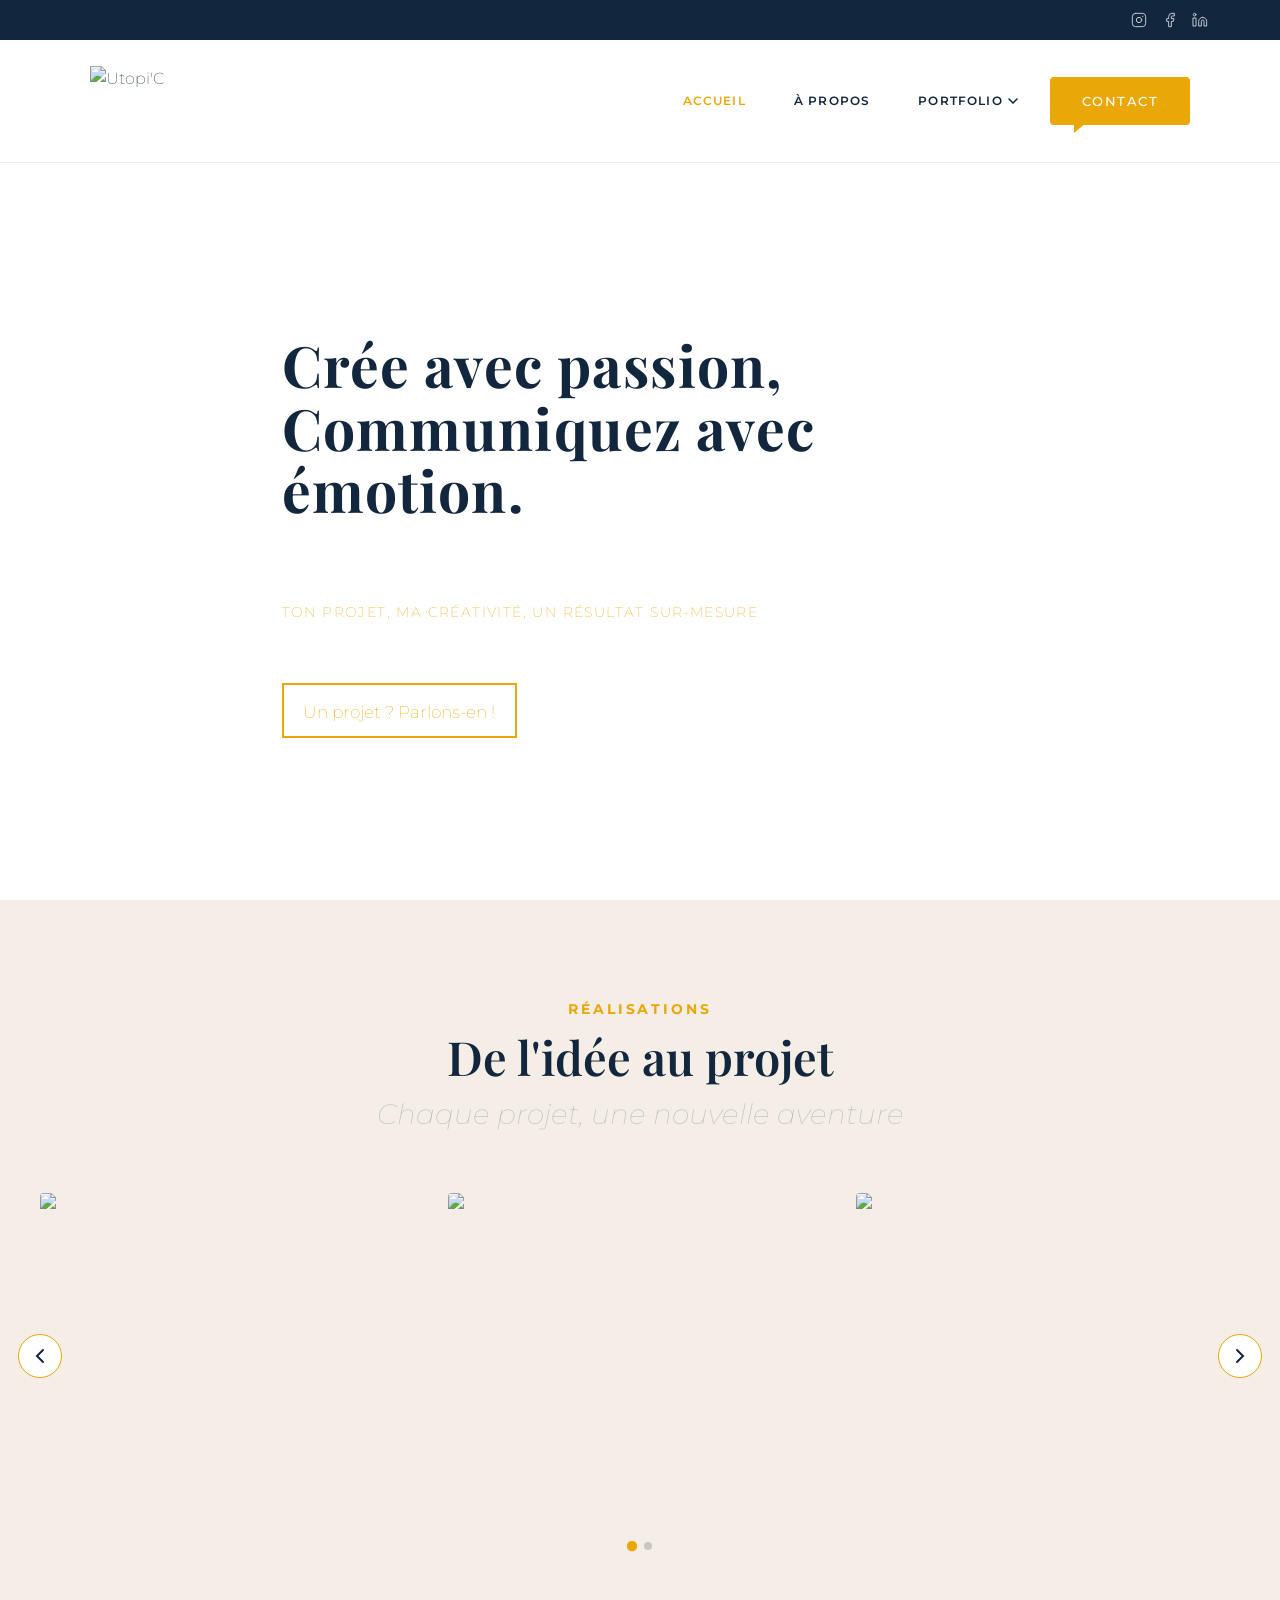
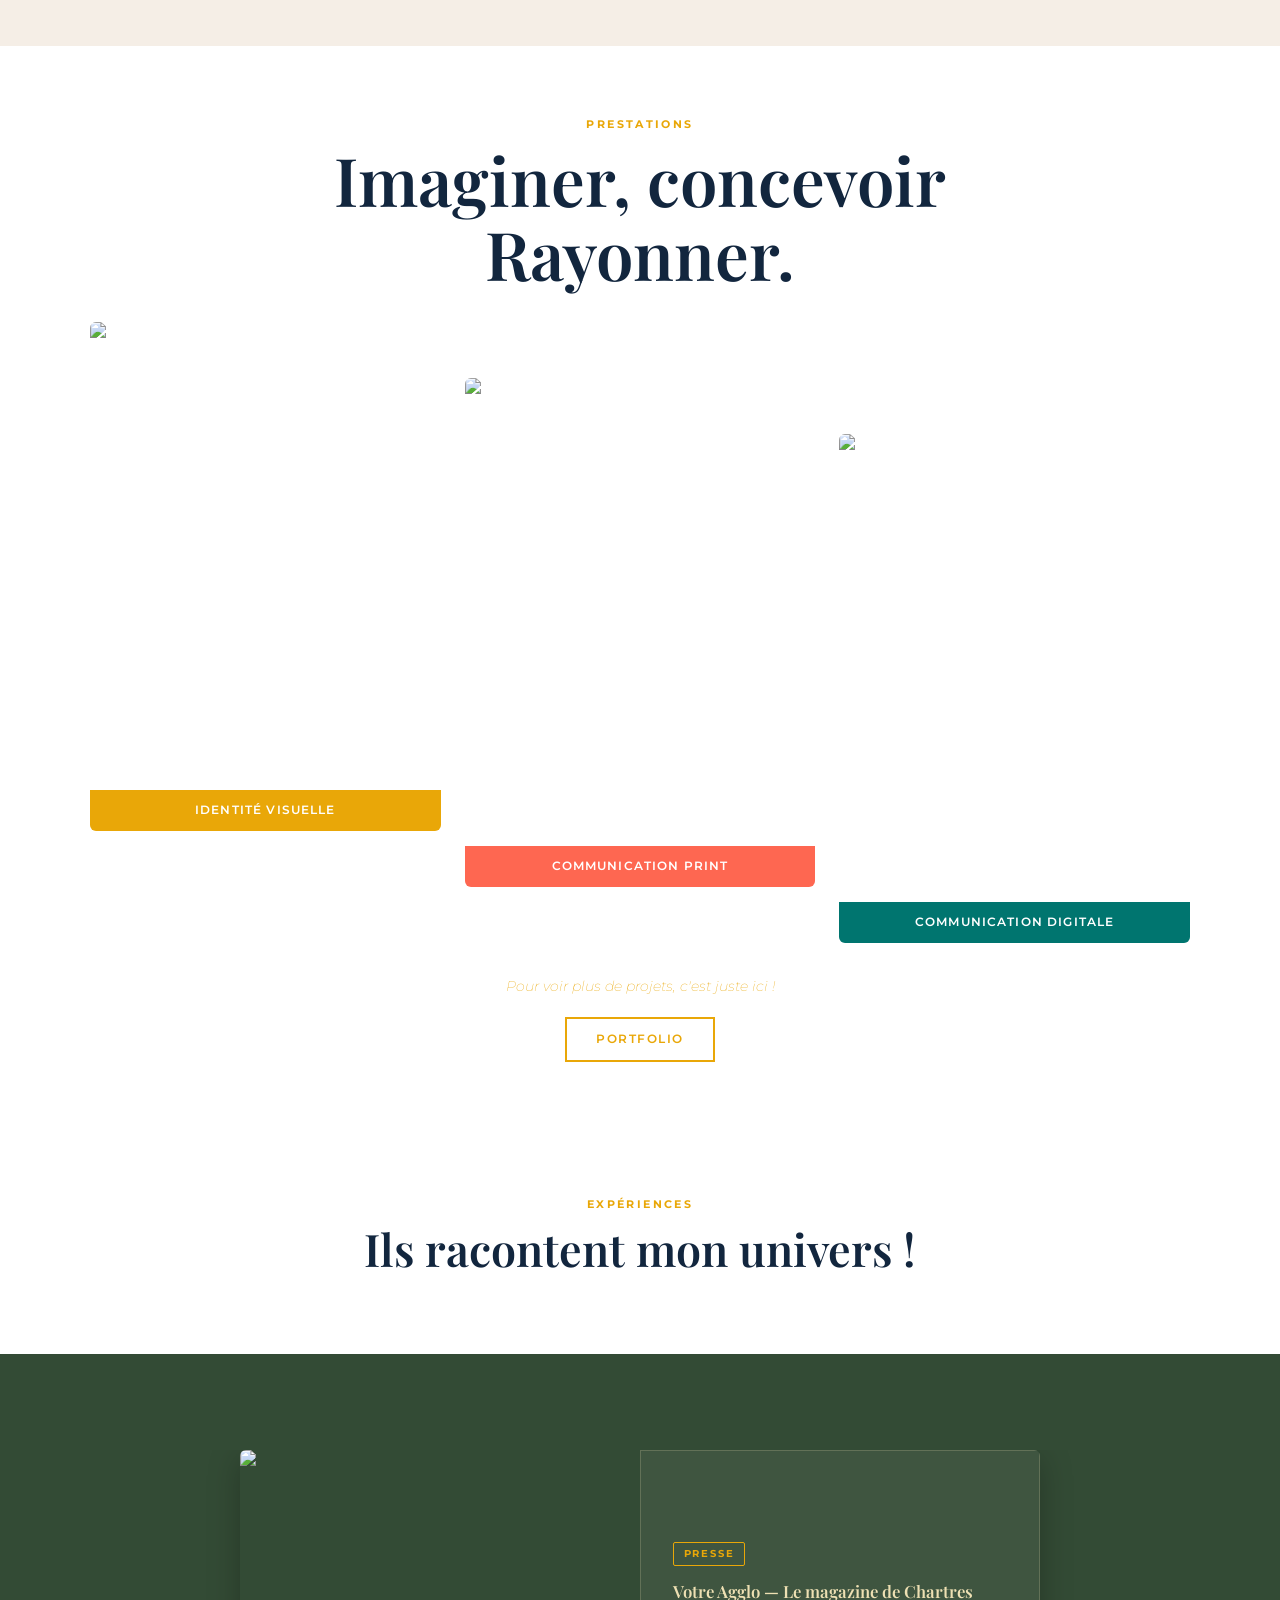
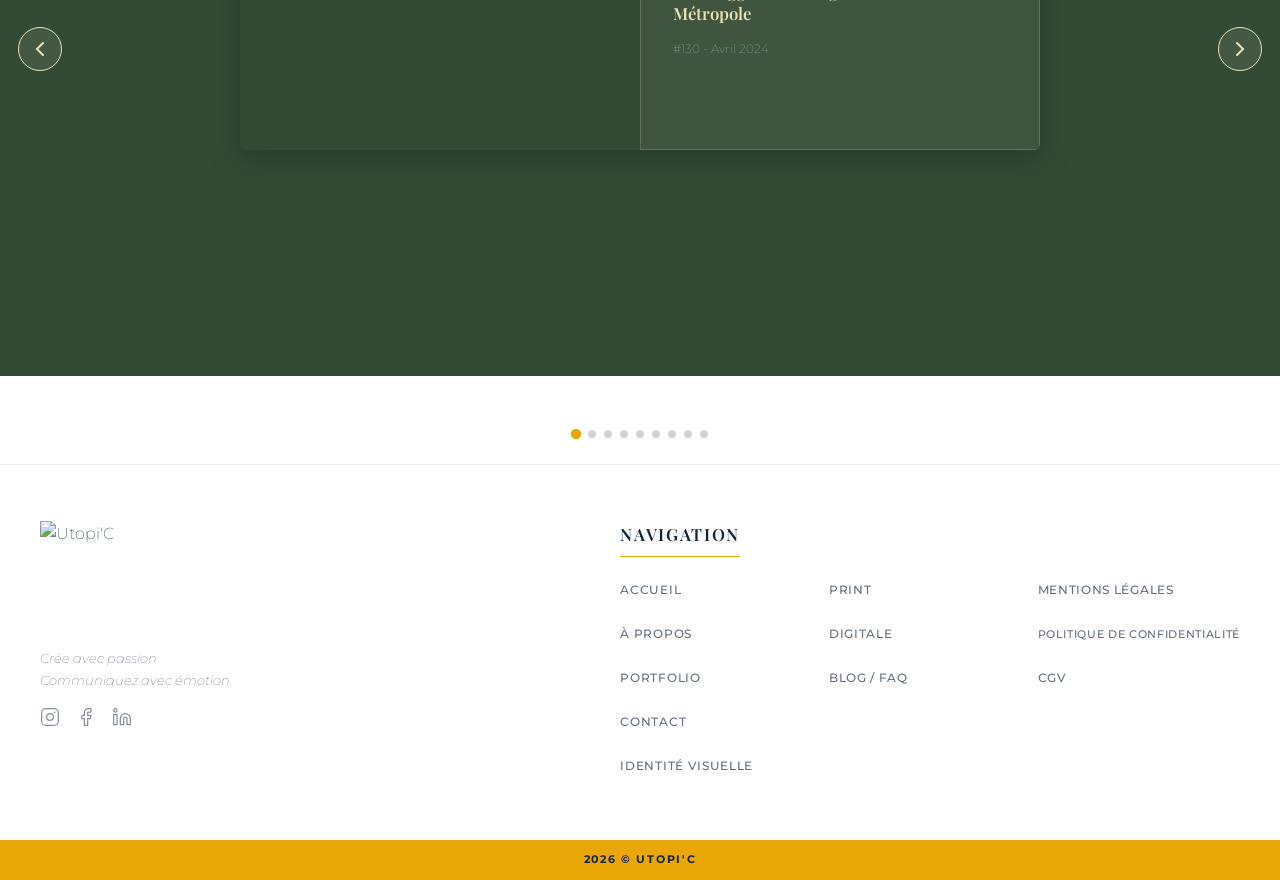
==== commit 9fddd829: "masquage vague rate" ====
--- a/index.html
+++ b/index.html
@@ -96,7 +96,7 @@
       </div>
     </section>
 
-    <div class="wave-band"></div>
+    <!--<div class="wave-band"></div>-->
 
     <!-- ======= RÉALISATIONS ======= -->
     <section class="realisations" id="realisations">
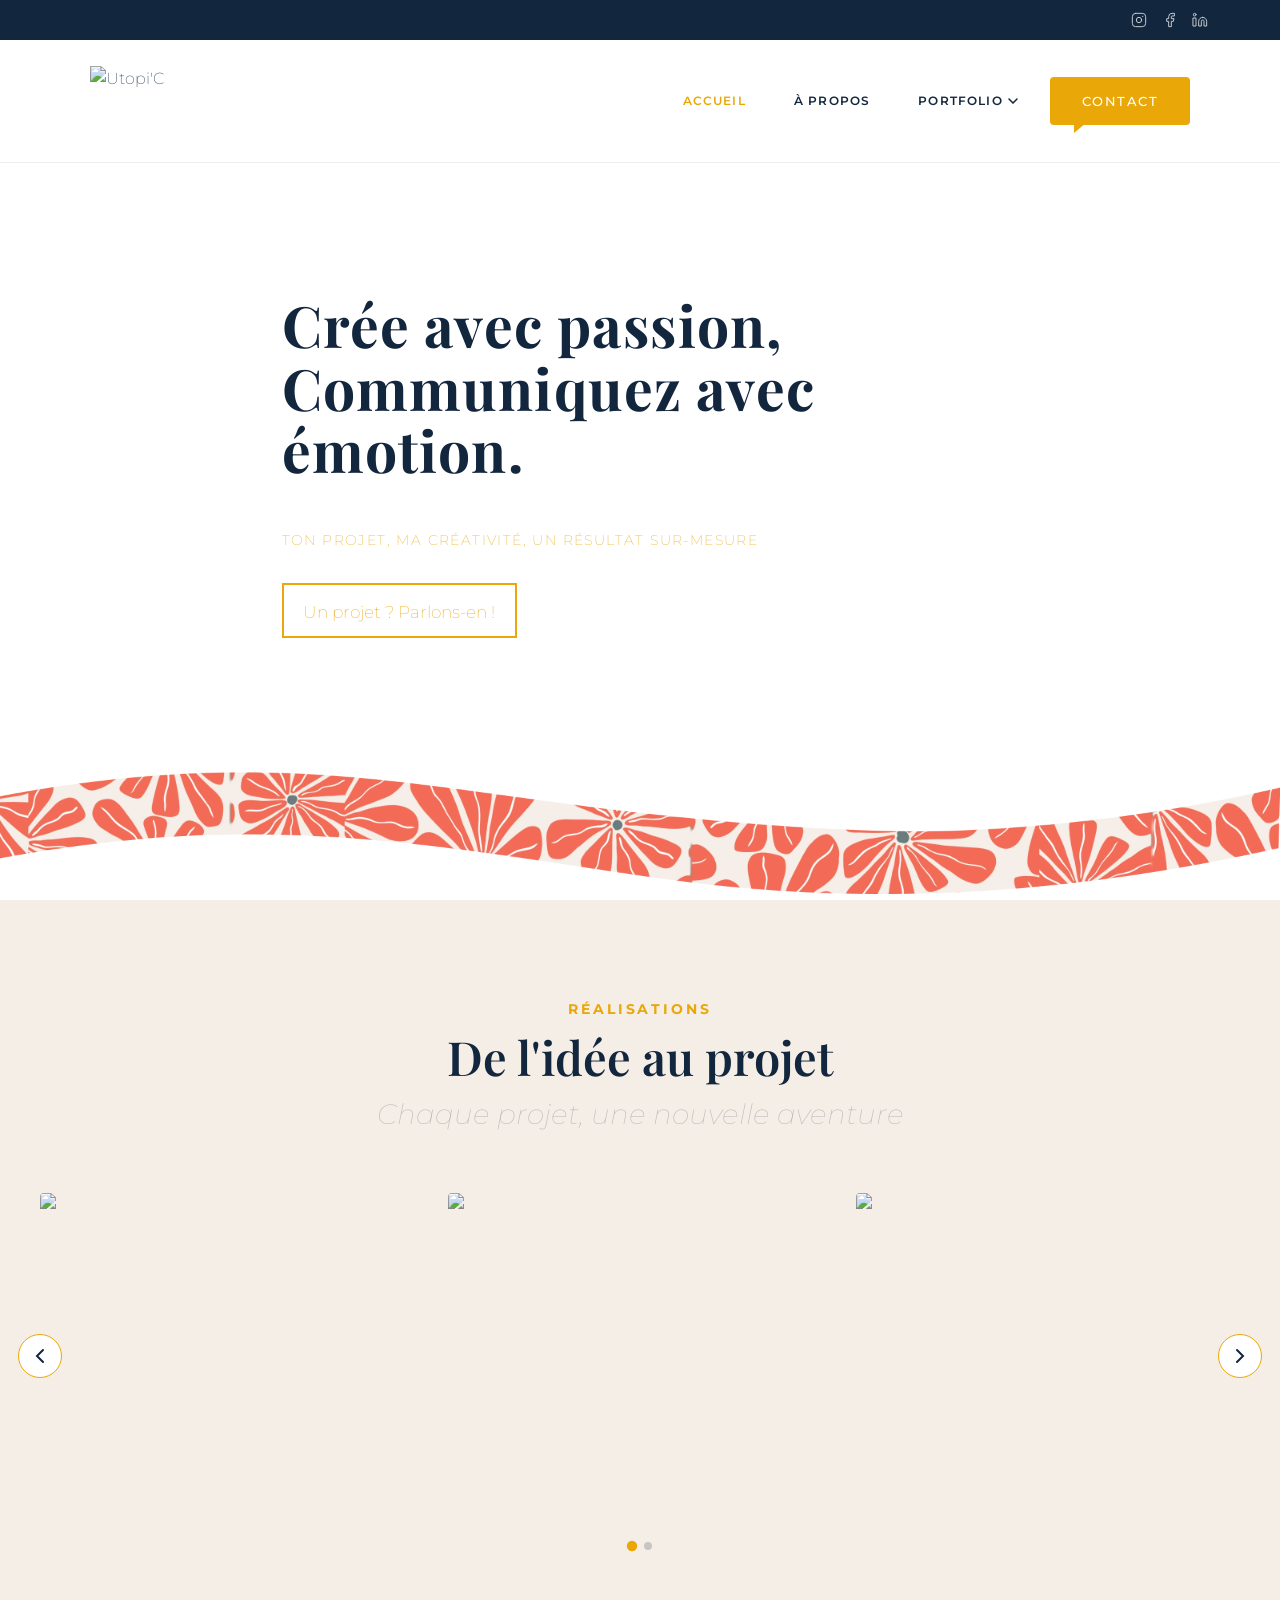
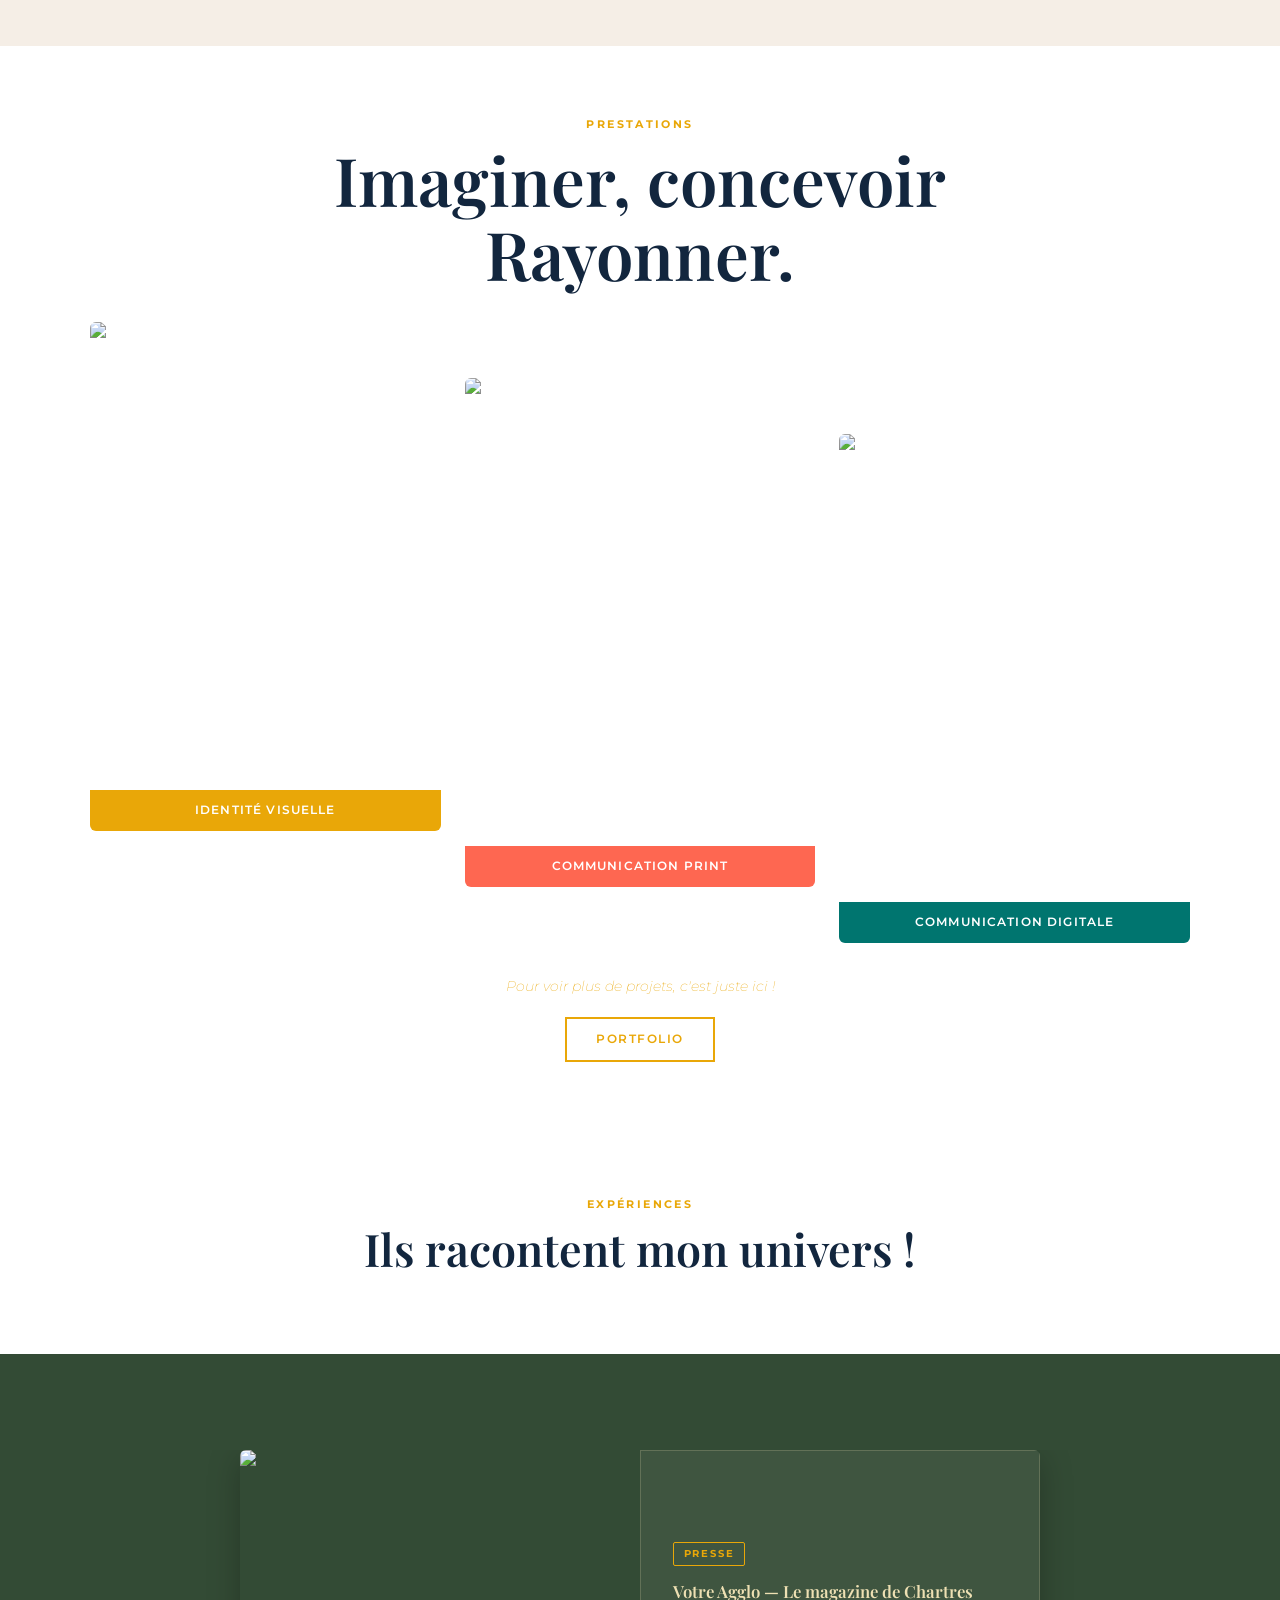
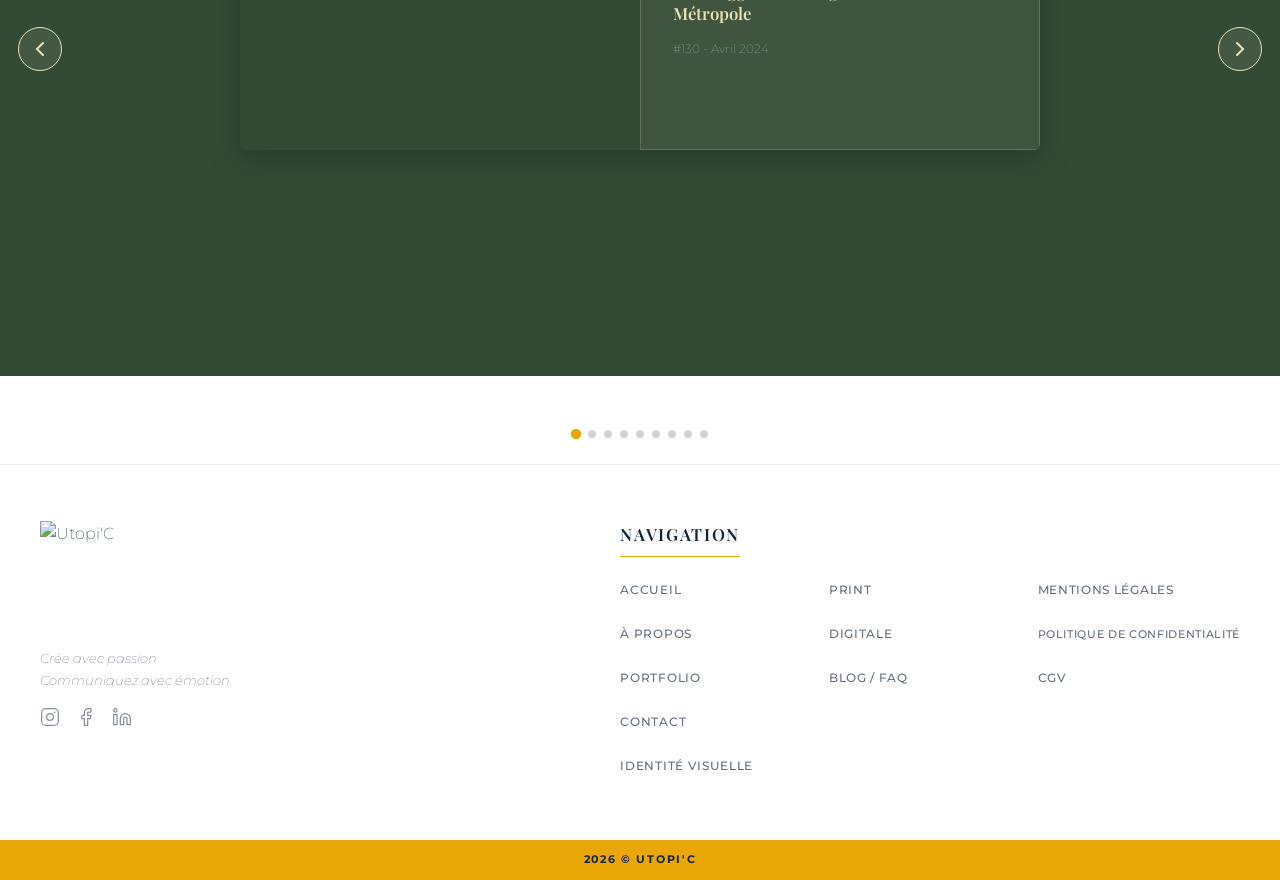
==== commit b1b4aa85: "vague" ====
--- a/index.html
+++ b/index.html
@@ -96,7 +96,7 @@
       </div>
     </section>
 
-    <!--<div class="wave-band"></div>-->
+    <div class="wave-band"></div>
 
     <!-- ======= RÉALISATIONS ======= -->
     <section class="realisations" id="realisations">
--- a/css/style.css
+++ b/css/style.css
@@ -36,6 +36,8 @@
   --header-topbar-h: 40px;
   --header-main-h:   123px;
   --header-h:        163px;
+  --band-h:          clamp(60px, 10.5vw, 150px);
+  --tile:            calc(var(--band-h) * 120 / 7); /* 5760/336 ratio fleurs_strip.webp */
   --transition:      0.25s ease;
   --max-w:           1200px;
 }
@@ -431,7 +433,7 @@
    HERO — texte aligné gauche, fond blanc
    ============================================= */
 .hero {
-  min-height: 100vh;
+  min-height: calc(100svh - var(--band-h));
   padding-top: var(--header-h);
   background: var(--color-white);
   display: flex;
@@ -439,7 +441,7 @@
 }
 .hero__inner {
   width: 100%;
-  padding: 170px 22% 6rem;
+  padding: 130px 22% 3rem;
   text-align: left;
 }
 .hero__tagline {
@@ -458,7 +460,7 @@
   letter-spacing: 1.4px;
   text-transform: uppercase;
   color: var(--color-gold);
-  margin: 80px 0 0;
+  margin: 48px 0 0;
   text-align: left;
   max-width: 600px;
 }
@@ -468,7 +470,7 @@
   height: 55px;
   line-height: 55px;
   text-align: center;
-  margin-top: 60px;
+  margin-top: 32px;
   border: 2px solid var(--color-gold);
   color: var(--color-gold);
   font-family: var(--font-sans);
@@ -488,12 +490,38 @@
 .wave-band {
   position: relative;
   width: 100%;
-  height: clamp(60px, 10.5vw, 150px);
-  background-color: var(--color-white);
-  background-image: url('../assets/images/vague_bandeau.png');
+  height: var(--band-h);
+  overflow: hidden;
+  -webkit-mask-image: url('../assets/images/vague_bandeau.png');
+  mask-image: url('../assets/images/vague_bandeau.png');
+  -webkit-mask-repeat:  no-repeat; 
+  mask-repeat: no-repeat;
+  -webkit-mask-position: left top;
+  mask-position: left top;
+  -webkit-mask-size: 100% 100%;
+  mask-size: 100% 100%;
+  mask-mode: alpha;
+}
+.wave-band::before {
+  content: '';
+  position: absolute;
+  top: 0;
+  bottom: 0;
+  left: 0;
+  width: calc(100% + var(--tile));
+  background-image: url('../assets/images/fleurs_strip.webp');
   background-repeat: repeat-x;
   background-position: left top;
   background-size: auto 100%;
+  animation: fleurs-defile 80s linear infinite;
+  will-change: transform;
+}
+@keyframes fleurs-defile {
+  from { transform: translateX(0); }
+  to   { transform: translateX(calc(-1 * var(--tile))); }
+}
+@media (prefers-reduced-motion: reduce) {
+  .wave-band::before { animation: none; }
 }
 
 
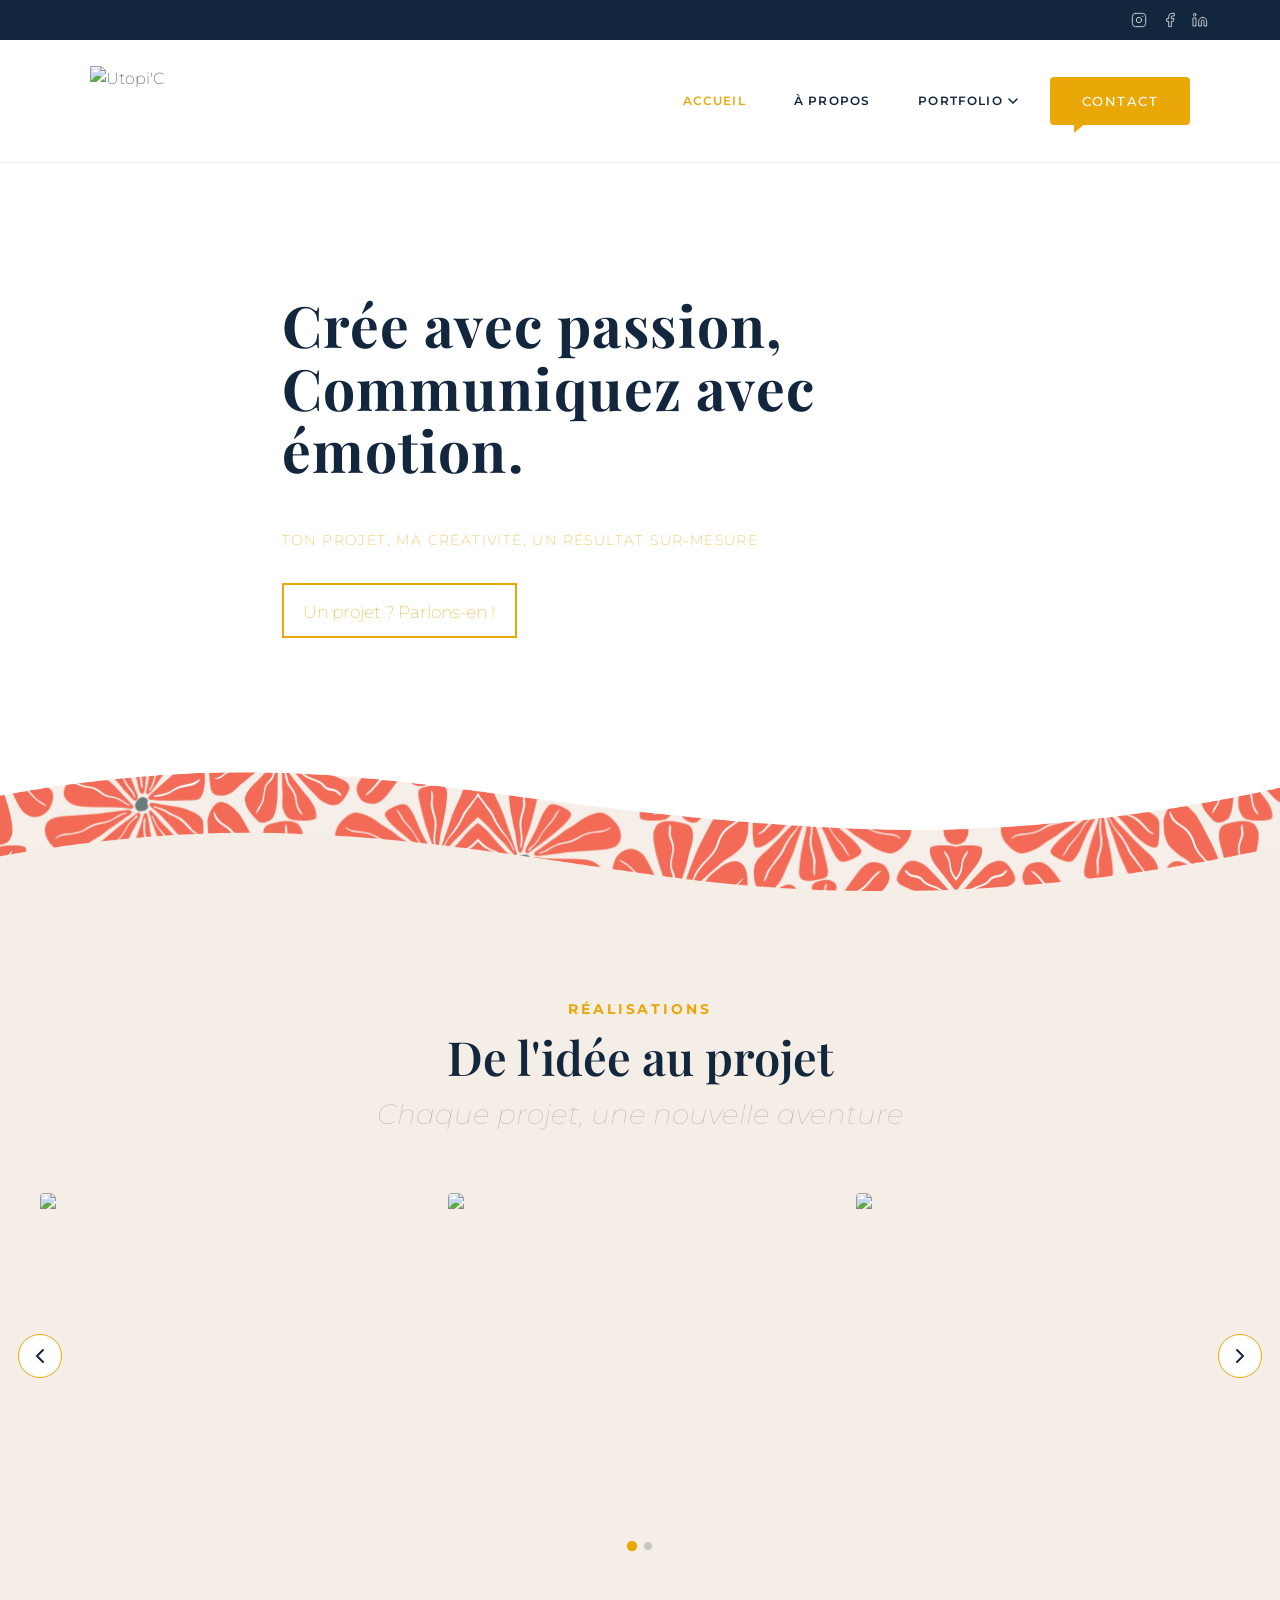
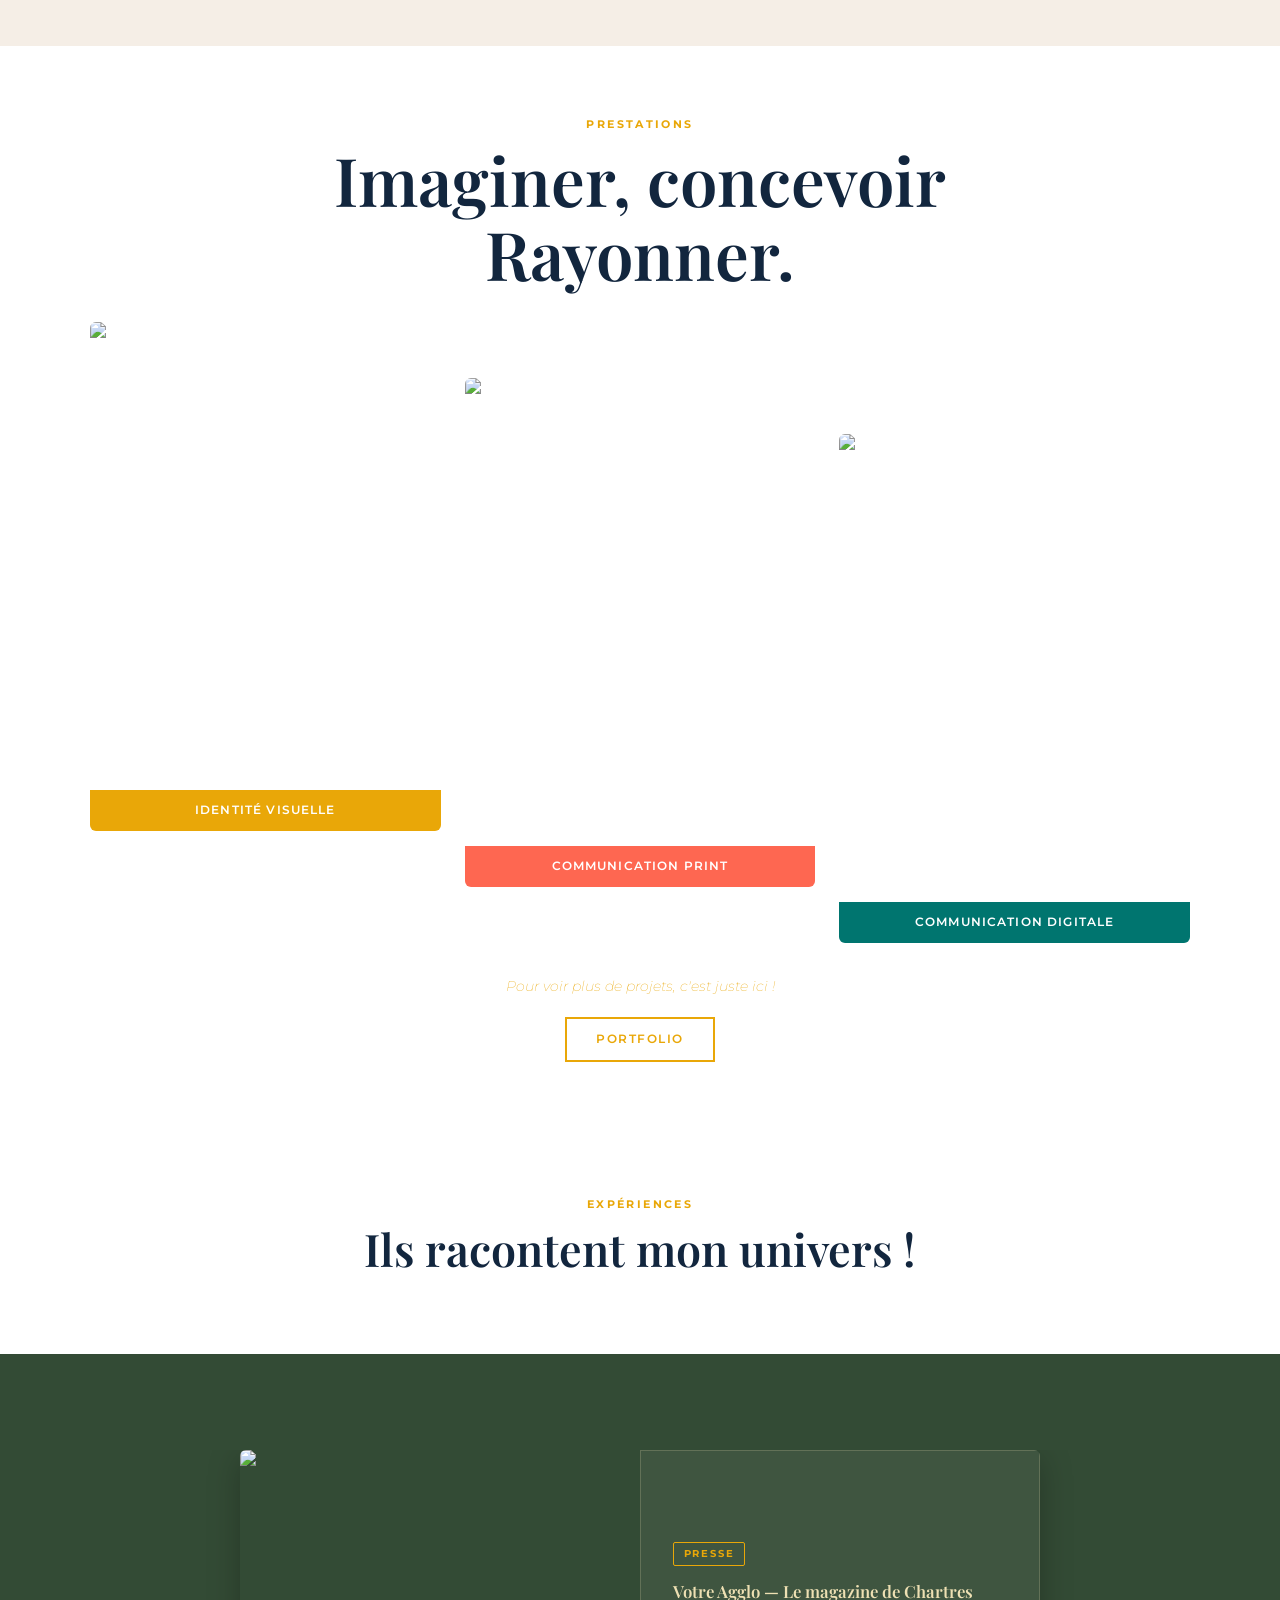
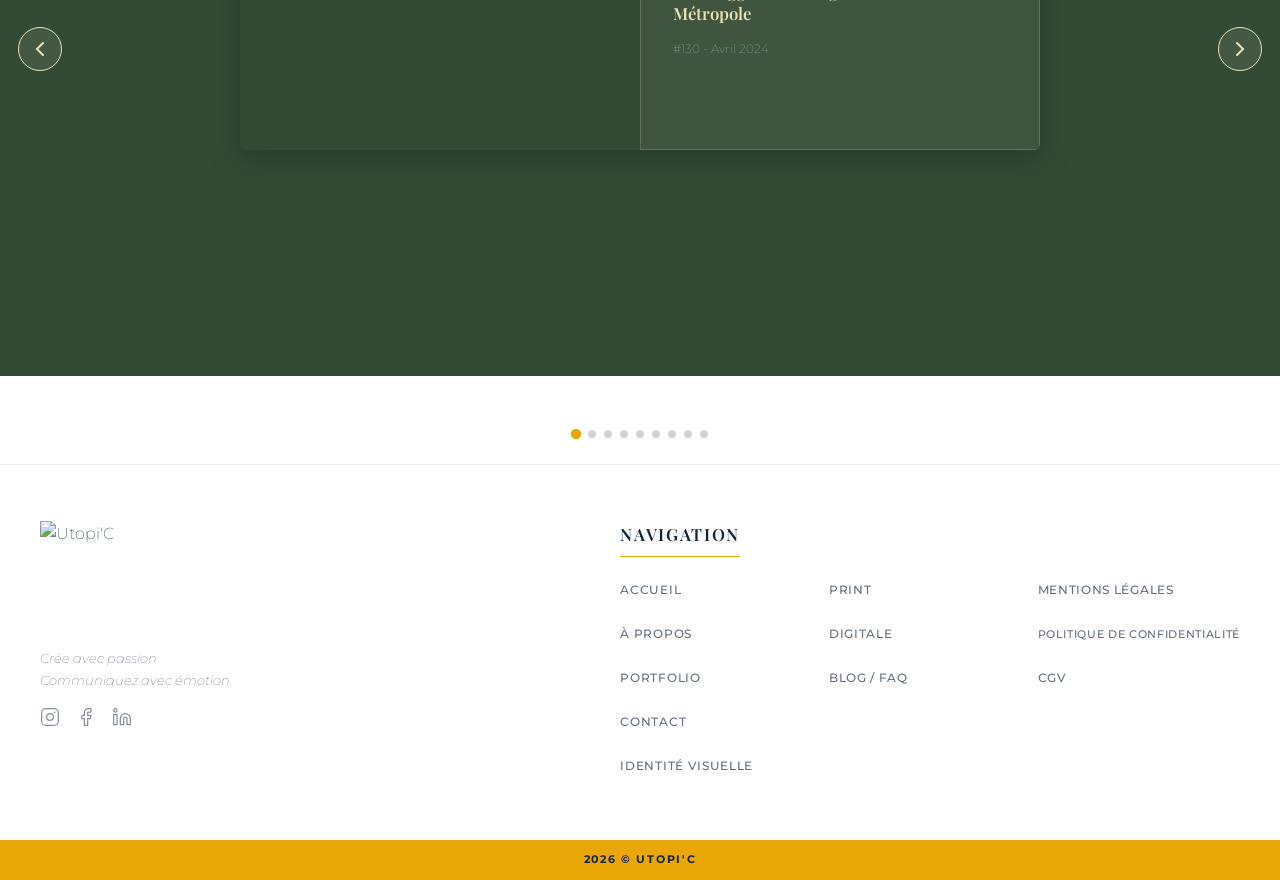
==== commit fbde35d3: "Bandeau fleurs : la vague devient la frontière blanc → beige - .wave-edge enveloppe la bande : fond " ====
--- a/index.html
+++ b/index.html
@@ -96,7 +96,7 @@
       </div>
     </section>
 
-    <div class="wave-band"></div>
+    <div class="wave-edge"><div class="wave-band"></div></div>
 
     <!-- ======= RÉALISATIONS ======= -->
     <section class="realisations" id="realisations">
--- a/css/style.css
+++ b/css/style.css
@@ -37,9 +37,13 @@
   --header-main-h:   123px;
   --header-h:        163px;
   --band-h:          clamp(60px, 10.5vw, 150px);
-  --tile:            calc(var(--band-h) * 120 / 7); /* 5760/336 ratio fleurs_strip.webp */
+  --tile:            calc(var(--band-h) * 64 / 9); /* 3840/540 ratio fleurs_strip.webp */
   --transition:      0.25s ease;
   --max-w:           1200px;
+}
+/* Tuile en px entiers : pas de raccord sous-pixel visible dans le repeat-x */
+@supports (width: round(1.5px, 1px)) {
+  :root { --tile: round(calc(var(--band-h) * 64 / 9), 1px); }
 }
 
 /* =============================================
@@ -487,6 +491,25 @@
 /* =============================================
    WAVE BAND — bandeau vague décoratif (statique)
    ============================================= */
+/* Fond beige sous la vague : union de 3 copies du masque décalées vers le bas
+   (décalage < épaisseur du ruban) = tout ce qui est sous le bord haut de la vague. */
+.wave-edge {
+  --wave-off: calc(var(--band-h) * 0.35);
+  --wave-h: calc(var(--band-h) - 3px); /* marge beige sous le point bas du ruban ; +2px en largeur : dernière colonne du PNG tronquée */
+  position: relative;
+  overflow: hidden;
+  background: var(--color-cream);
+  -webkit-mask-image: url('../assets/images/vague_bandeau.png'), url('../assets/images/vague_bandeau.png'), url('../assets/images/vague_bandeau.png');
+  mask-image: url('../assets/images/vague_bandeau.png'), url('../assets/images/vague_bandeau.png'), url('../assets/images/vague_bandeau.png');
+  -webkit-mask-repeat: no-repeat;
+  mask-repeat: no-repeat;
+  -webkit-mask-size: calc(100% + 2px) var(--wave-h);
+  mask-size: calc(100% + 2px) var(--wave-h);
+  -webkit-mask-position: 0 0, 0 var(--wave-off), 0 calc(2 * var(--wave-off));
+  mask-position: 0 0, 0 var(--wave-off), 0 calc(2 * var(--wave-off));
+  -webkit-mask-composite: source-over;
+  mask-composite: add;
+}
 .wave-band {
   position: relative;
   width: 100%;
@@ -498,8 +521,8 @@
   mask-repeat: no-repeat;
   -webkit-mask-position: left top;
   mask-position: left top;
-  -webkit-mask-size: 100% 100%;
-  mask-size: 100% 100%;
+  -webkit-mask-size: calc(100% + 2px) var(--wave-h);
+  mask-size: calc(100% + 2px) var(--wave-h);
   mask-mode: alpha;
 }
 .wave-band::before {
@@ -512,7 +535,7 @@
   background-image: url('../assets/images/fleurs_strip.webp');
   background-repeat: repeat-x;
   background-position: left top;
-  background-size: auto 100%;
+  background-size: var(--tile) 100%;
   animation: fleurs-defile 80s linear infinite;
   will-change: transform;
 }
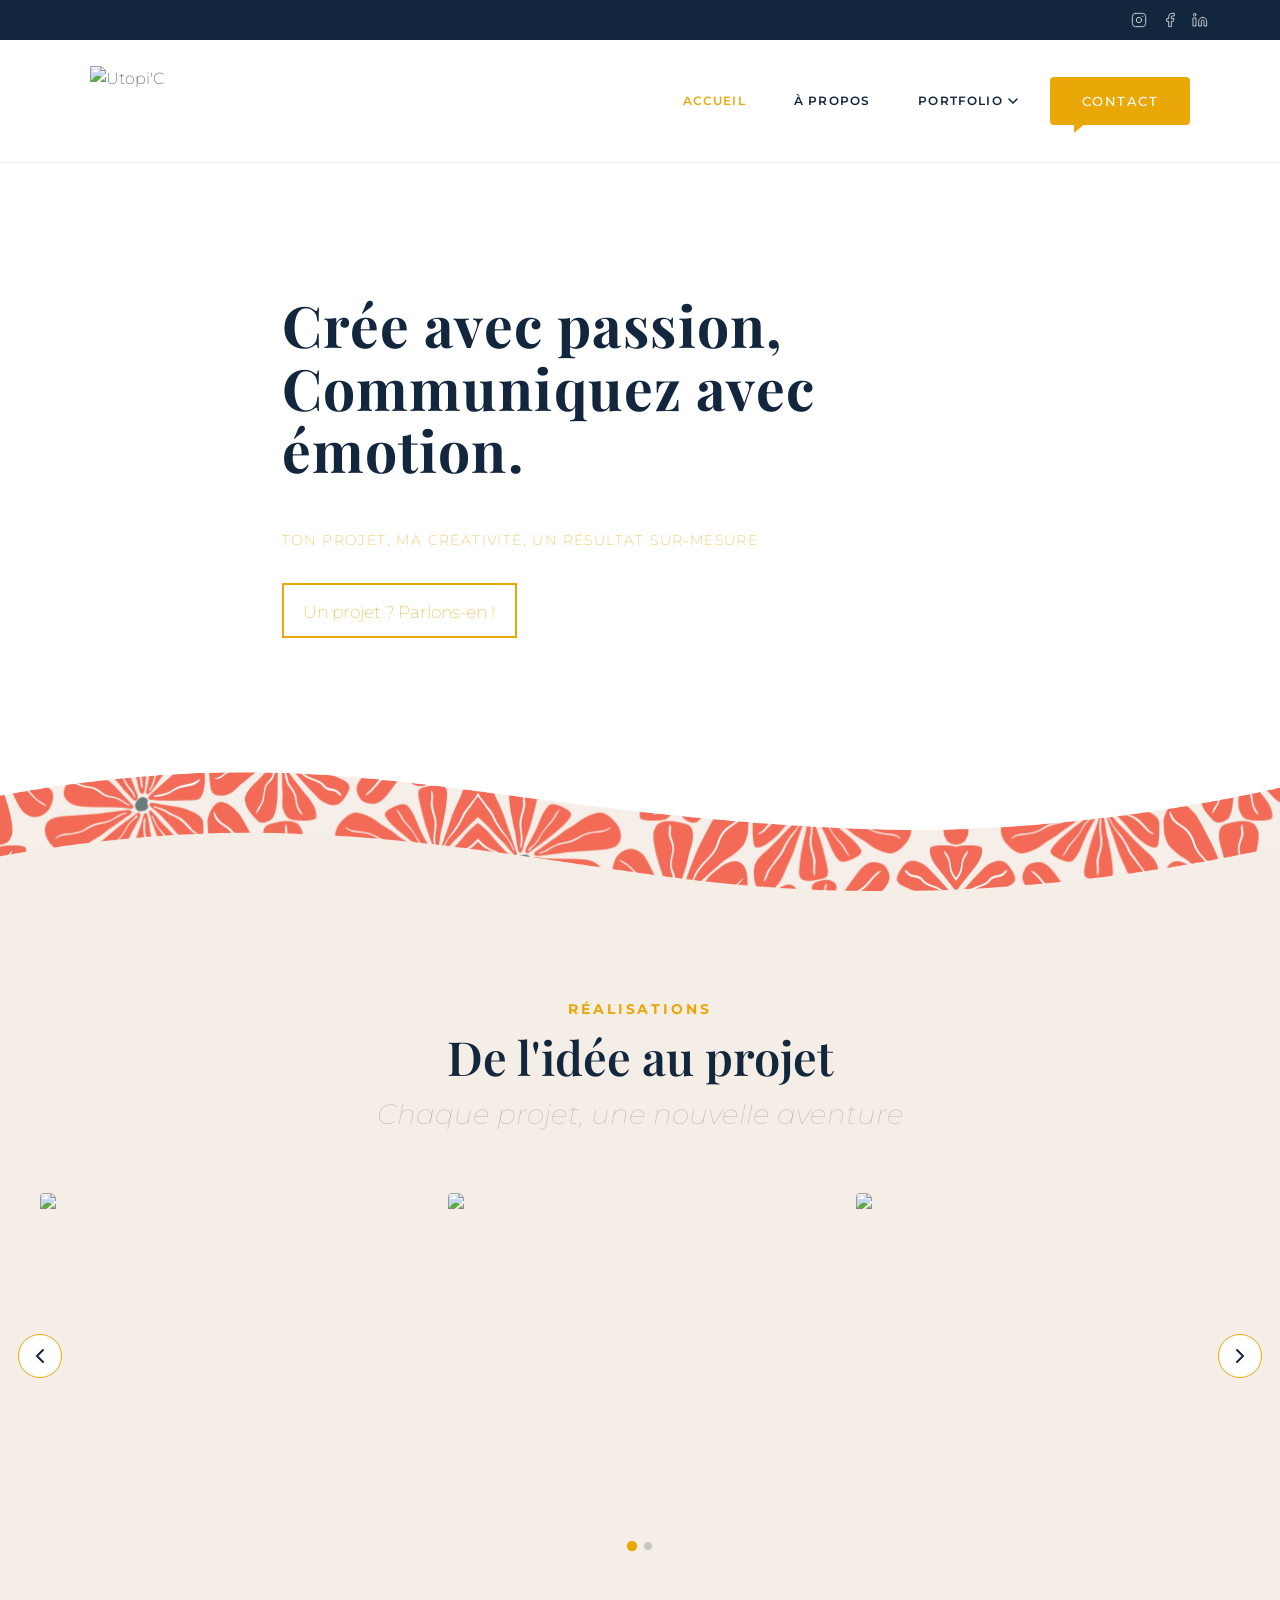
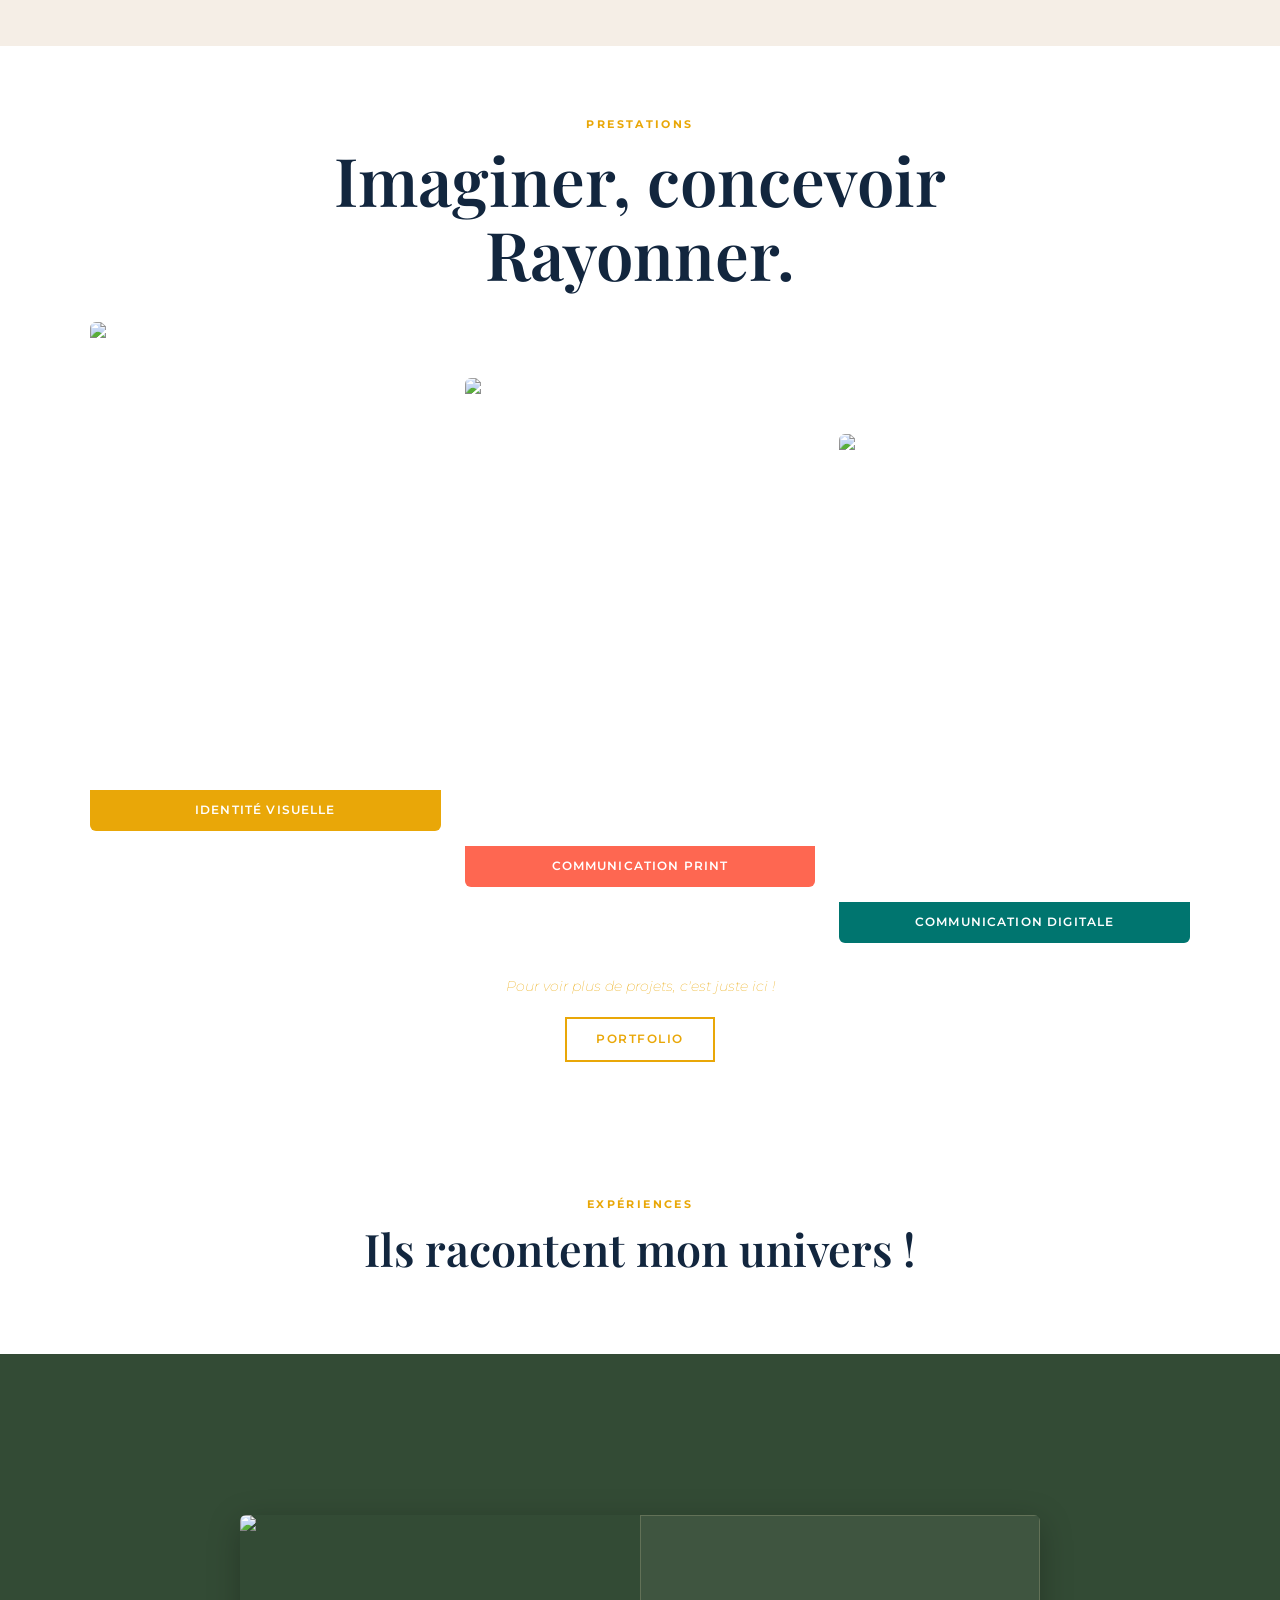
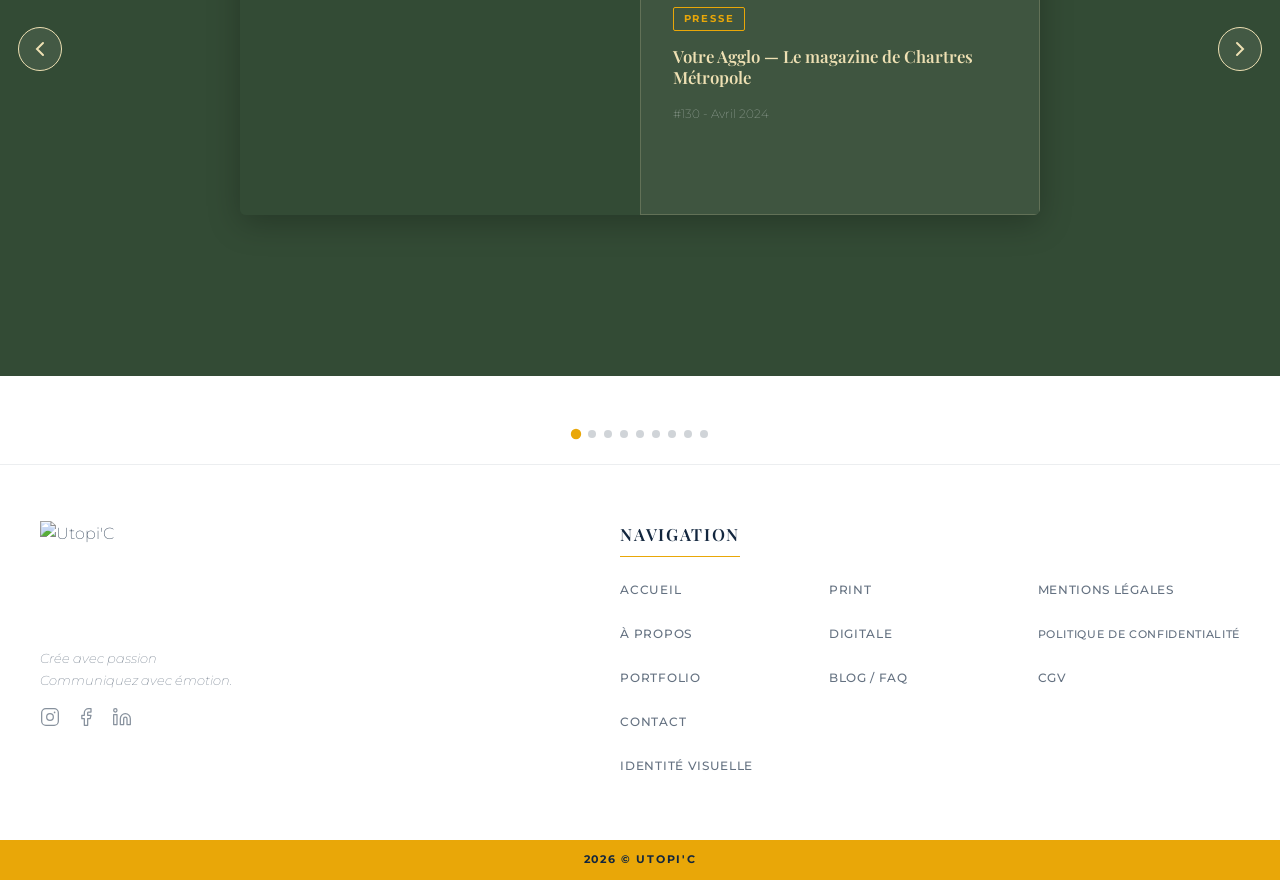
==== commit ef40101c: "Backoffice : tous les textes du site modifiables (data-edit, onglet Textes, policies SQL) Co-Authore" ====
--- a/index.html
+++ b/index.html
@@ -52,8 +52,8 @@
 
         <nav class="header-nav" id="navMenu" aria-label="Navigation principale">
           <ul class="header-nav__list">
-            <li><a href="index.html" class="header-nav__link header-nav__link--active">Accueil</a></li>
-            <li><a href="a-propos.html" class="header-nav__link">À propos</a></li>
+            <li><a data-edit="site_accueil" href="index.html" class="header-nav__link header-nav__link--active">Accueil</a></li>
+            <li><a data-edit="site_a_propos" href="a-propos.html" class="header-nav__link">À propos</a></li>
             <li class="header-nav__item--dropdown">
               <a href="portfolio.html" class="header-nav__link">
                 Portfolio
@@ -62,17 +62,17 @@
                 </svg>
               </a>
               <ul class="header-nav__dropdown">
-                <li><a href="identite-visuelle.html" class="header-nav__dropdown-link">Identité visuelle</a></li>
-                <li><a href="communication-print.html" class="header-nav__dropdown-link">Communication print</a></li>
-                <li><a href="communication-digitale.html" class="header-nav__dropdown-link">Communication digitale</a></li>
+                <li><a data-edit="site_identite_visuelle" href="identite-visuelle.html" class="header-nav__dropdown-link">Identité visuelle</a></li>
+                <li><a data-edit="site_communication_print" href="communication-print.html" class="header-nav__dropdown-link">Communication print</a></li>
+                <li><a data-edit="site_communication_digitale" href="communication-digitale.html" class="header-nav__dropdown-link">Communication digitale</a></li>
               </ul>
             </li>
-            <li class="nav-mobile-only"><a href="contact.html" class="header-nav__link">Contact</a></li>
+            <li class="nav-mobile-only"><a data-edit="site_contact" href="contact.html" class="header-nav__link">Contact</a></li>
           </ul>
         </nav>
 
         <div class="header-right">
-          <a href="contact.html" class="btn-contact-bubble">Contact</a>
+          <a data-edit="site_contact" href="contact.html" class="btn-contact-bubble">Contact</a>
           <button class="header-hamburger" id="hamburger" aria-label="Menu" aria-expanded="false">
             <span></span><span></span><span></span>
           </button>
@@ -88,11 +88,11 @@
     <!-- ======= HERO ======= -->
     <section class="hero">
       <div class="hero__inner">
-        <h1 class="hero__tagline">
+        <h1 data-edit="hero_tagline" class="hero__tagline">
           Crée avec passion,<br />Communiquez avec émotion.
         </h1>
-        <p class="hero__subtitle">Ton projet, ma créativité, un résultat sur-mesure</p>
-        <a href="contact.html" class="hero__cta">Un projet&nbsp;? Parlons-en&nbsp;!</a>
+        <p data-edit="hero_subtitle" class="hero__subtitle">Ton projet, ma créativité, un résultat sur-mesure</p>
+        <a data-edit="hero_cta" href="contact.html" class="hero__cta">Un projet&nbsp;? Parlons-en&nbsp;!</a>
       </div>
     </section>
 
@@ -103,9 +103,9 @@
       <div class="realisations__inner">
 
         <header class="section-header">
-          <span class="section-label">Réalisations</span>
-          <h2 class="section-title">De l'idée au projet</h2>
-          <p class="section-sub"><em>Chaque projet, une nouvelle aventure</em></p>
+          <span data-edit="realisations" class="section-label">Réalisations</span>
+          <h2 data-edit="realisations_titre" class="section-title">De l'idée au projet</h2>
+          <p class="section-sub"><em data-edit="realisations_sous_titre">Chaque projet, une nouvelle aventure</em></p>
         </header>
 
         <div class="carousel" id="carouselReal" role="region" aria-label="Carrousel de réalisations">
@@ -145,8 +145,8 @@
       <div class="prestations__inner">
 
         <div class="prestations__header">
-          <span class="section-label">Prestations</span>
-          <h2 class="prestations__title">Imaginer, concevoir<br />Rayonner.</h2>
+          <span data-edit="prestations" class="section-label">Prestations</span>
+          <h2 data-edit="prestations_titre" class="prestations__title">Imaginer, concevoir<br />Rayonner.</h2>
         </div>
 
         <div class="prestations__stagger">
@@ -154,27 +154,27 @@
             <div class="presta-item__img-wrap">
               <img src="assets/images/presta-identite.jpg" alt="Identité visuelle" loading="lazy" />
             </div>
-            <span class="presta-item__label">Identité visuelle</span>
+            <span data-edit="identite_visuelle" class="presta-item__label">Identité visuelle</span>
           </a>
 
           <a href="communication-print.html" class="presta-item presta-item--print">
             <div class="presta-item__img-wrap">
               <img src="assets/images/presta-print.jpg" alt="Communication print" loading="lazy" />
             </div>
-            <span class="presta-item__label">Communication print</span>
+            <span data-edit="communication_print" class="presta-item__label">Communication print</span>
           </a>
 
           <a href="communication-digitale.html" class="presta-item presta-item--digital">
             <div class="presta-item__img-wrap">
               <img src="assets/images/presta-digitale.jpeg" alt="Communication digitale" loading="lazy" />
             </div>
-            <span class="presta-item__label">Communication digitale</span>
+            <span data-edit="communication_digitale" class="presta-item__label">Communication digitale</span>
           </a>
         </div>
 
         <div class="prestations__cta">
-          <p>Pour voir plus de projets, c'est juste ici&nbsp;!</p>
-          <a href="portfolio.html" class="btn btn--gold-outline">Portfolio</a>
+          <p data-edit="pour_voir_plus_de_projets">Pour voir plus de projets, c'est juste ici&nbsp;!</p>
+          <a data-edit="portfolio" href="portfolio.html" class="btn btn--gold-outline">Portfolio</a>
         </div>
 
       </div>
@@ -184,8 +184,8 @@
     <div class="experiences-intro">
       <div class="experiences-intro__inner">
         <header class="section-header">
-          <span class="section-label">Expériences</span>
-          <h2 class="section-title">Ils racontent mon univers&nbsp;!</h2>
+          <span data-edit="experiences" class="section-label">Expériences</span>
+          <h2 data-edit="experiences_titre" class="section-title">Ils racontent mon univers&nbsp;!</h2>
         </header>
       </div>
     </div>
@@ -385,7 +385,7 @@
 
         <div class="footer-brand">
           <img src="assets/logos/logo-utopic-mini.png" alt="Utopi'C" class="footer-brand__logo" />
-          <p class="footer-brand__tagline">Crée avec passion<br />Communiquez avec émotion.</p>
+          <p data-edit="site_cree_avec_passion_communiquez_avec" class="footer-brand__tagline">Crée avec passion<br />Communiquez avec émotion.</p>
           <div class="footer-brand__socials">
             <a href="https://www.instagram.com/utopi.c__" target="_blank" rel="noopener" aria-label="Instagram">
               <svg width="20" height="20" viewBox="0 0 24 24" fill="none" stroke="currentColor" stroke-width="1.5" stroke-linecap="round" stroke-linejoin="round">
@@ -406,20 +406,20 @@
         </div>
 
         <div class="footer-nav-block">
-          <p class="footer-nav-block__title">Navigation</p>
+          <p data-edit="site_navigation" class="footer-nav-block__title">Navigation</p>
           <ul class="footer-nav-block__cols">
-            <li><a href="index.html">Accueil</a></li>
-            <li><a href="a-propos.html">À propos</a></li>
-            <li><a href="portfolio.html">Portfolio</a></li>
+            <li><a data-edit="site_accueil" href="index.html">Accueil</a></li>
+            <li><a data-edit="site_a_propos" href="a-propos.html">À propos</a></li>
+            <li><a data-edit="site_portfolio" href="portfolio.html">Portfolio</a></li>
             <!--<li><a href="tarifs.html">Tarifs</a></li>-->
-            <li><a href="contact.html">Contact</a></li>
-            <li><a href="identite-visuelle.html">Identité visuelle</a></li>
-            <li><a href="communication-print.html">Print</a></li>
-            <li><a href="communication-digitale.html">Digitale</a></li>
-            <li><a href="#">Blog / FAQ</a></li>
-            <li><a href="mentions-legales.html">Mentions légales</a></li>
-            <li><a href="politique-confidentialite.html">Politique de confidentialité</a></li>
-            <li><a href="cgv.html">CGV</a></li>
+            <li><a data-edit="site_contact" href="contact.html">Contact</a></li>
+            <li><a data-edit="site_identite_visuelle" href="identite-visuelle.html">Identité visuelle</a></li>
+            <li><a data-edit="site_print" href="communication-print.html">Print</a></li>
+            <li><a data-edit="site_digitale" href="communication-digitale.html">Digitale</a></li>
+            <li><a data-edit="site_blog_faq" href="#">Blog / FAQ</a></li>
+            <li><a data-edit="site_mentions_legales" href="mentions-legales.html">Mentions légales</a></li>
+            <li><a data-edit="site_politique_de_confidentialite" href="politique-confidentialite.html">Politique de confidentialité</a></li>
+            <li><a data-edit="site_cgv" href="cgv.html">CGV</a></li>
           </ul>
         </div>
 
@@ -427,7 +427,7 @@
     </div>
 
     <div class="footer-copyright">
-      <p>2026 &copy; UTOPI'C</p>
+      <p data-edit="site_2026_utopi_c">2026 &copy; UTOPI'C</p>
     </div>
 
   </footer>
@@ -438,6 +438,7 @@
 
   <script src="js/main.js"></script>
   <script src="js/index-loader.js"></script>
+  <script src="js/edit-text.js"></script>
   <script src="js/textes-loader.js"></script>
 </body>
 </html>
--- a/css/style.css
+++ b/css/style.css
@@ -757,7 +757,8 @@
 /* Slide presse/avis — carousel pleine largeur */
 .carousel__slide--presse { flex: 0 0 100%; }
 .carousel__slide--presse .presse-card,
-.carousel__slide--presse .avis-card { max-width: 800px; margin: 0 auto; }
+.carousel__slide--presse .avis-card { width: 100%; max-width: 800px; margin: 0 auto; }
+.carousel__slide--presse { display: flex; flex-direction: column; justify-content: center; }
 
 .presse-card {
   display: grid;
@@ -1131,6 +1132,12 @@
   .footer-nav-block__cols a[href*="print"],
   .footer-nav-block__cols a[href*="digitale"] { display: none !important; }
   .footer-nav-block__cols a { font-size: 12px !important; white-space: nowrap !important; }
+  /* Débordement footer : la 3e colonne forcée (desktop) créait une piste implicite de 225px */
+  .footer-main__inner { grid-template-columns: minmax(0, 1fr) !important; }
+  .footer-nav-block__cols { grid-template-columns: repeat(2, minmax(0, 1fr)) !important; grid-template-rows: none; grid-auto-flow: row; }
+  .footer-nav-block__cols li:nth-child(n+9) { grid-column: auto; }
+  .footer-nav-block__cols li:has(> a[href*="identite"], > a[href*="print"], > a[href*="digitale"]) { display: none; }
+  .footer-nav-block__cols a[href*="confidentialite"] { white-space: normal !important; }
 
   /* 20.5 — Titres accueil responsive */
   .realisations .section-title { font-size: clamp(1rem, 4.5vw, 1.4rem) !important; white-space: nowrap !important; }
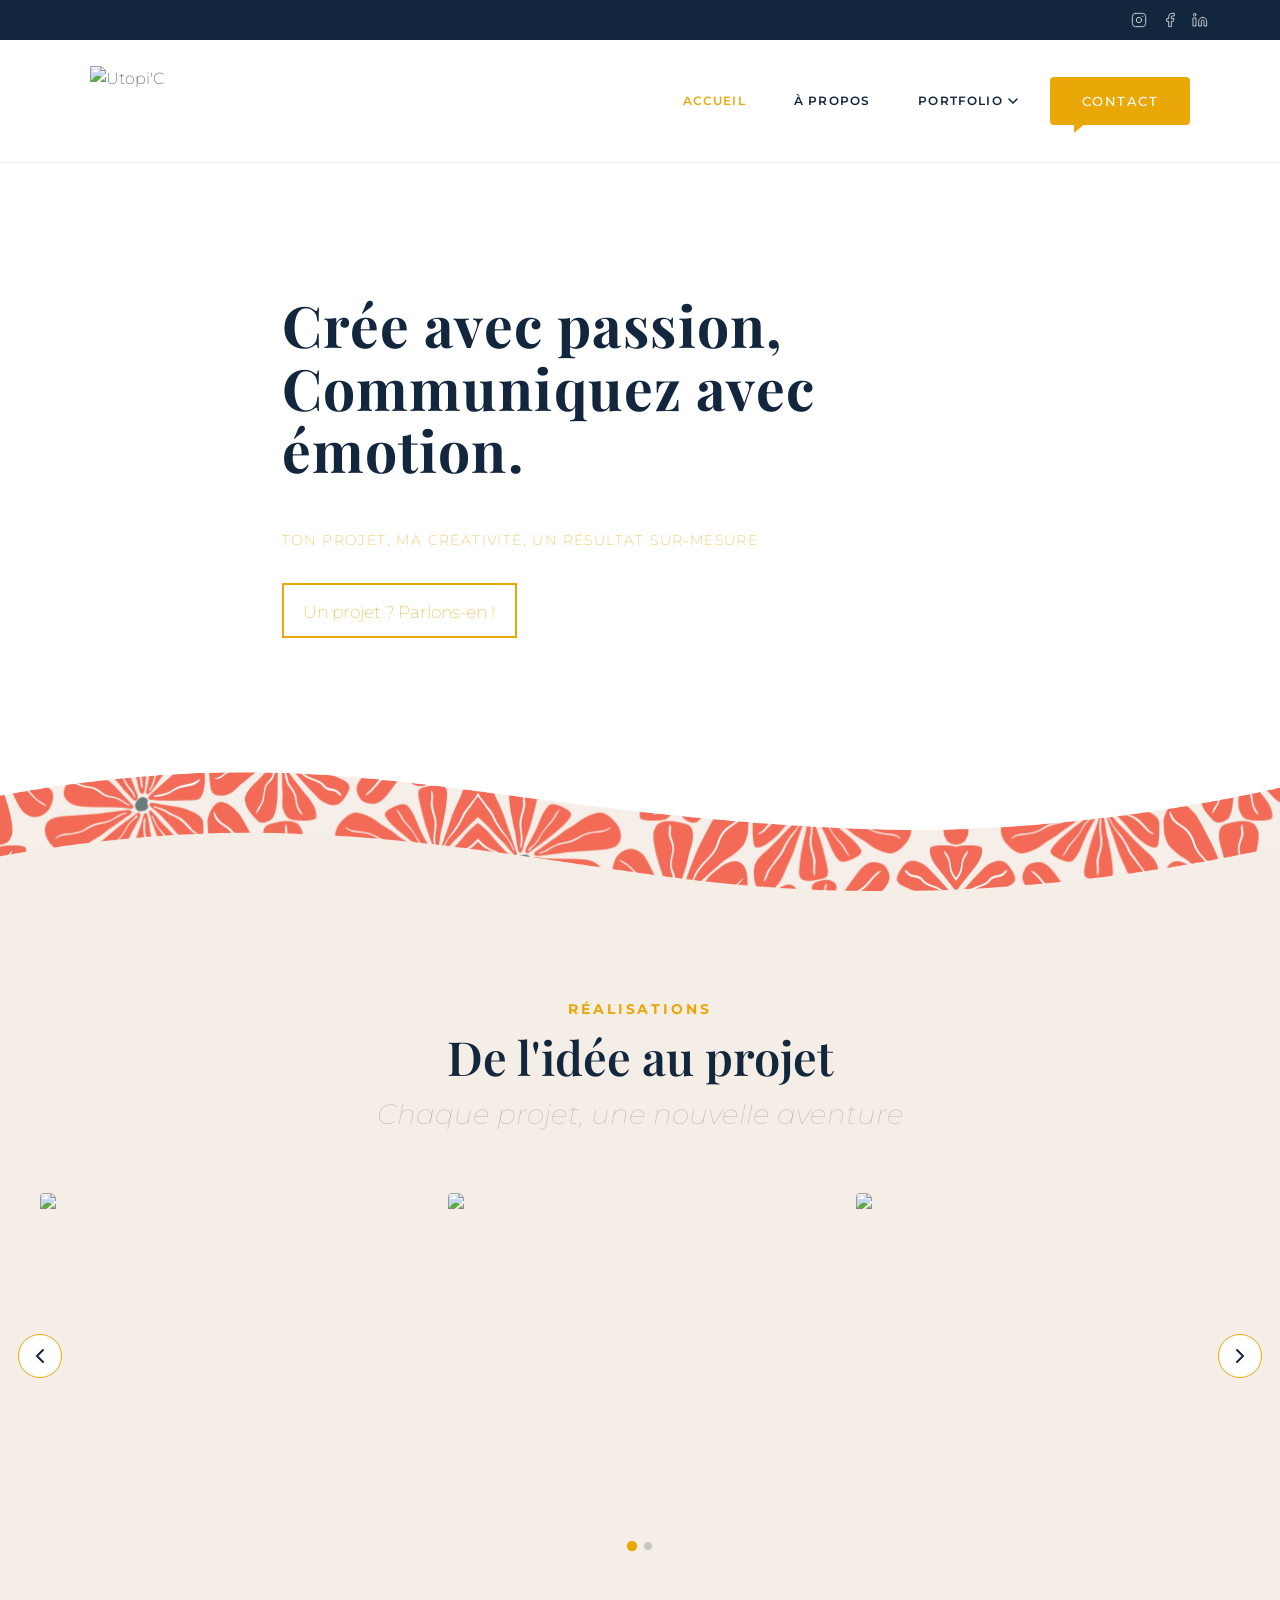
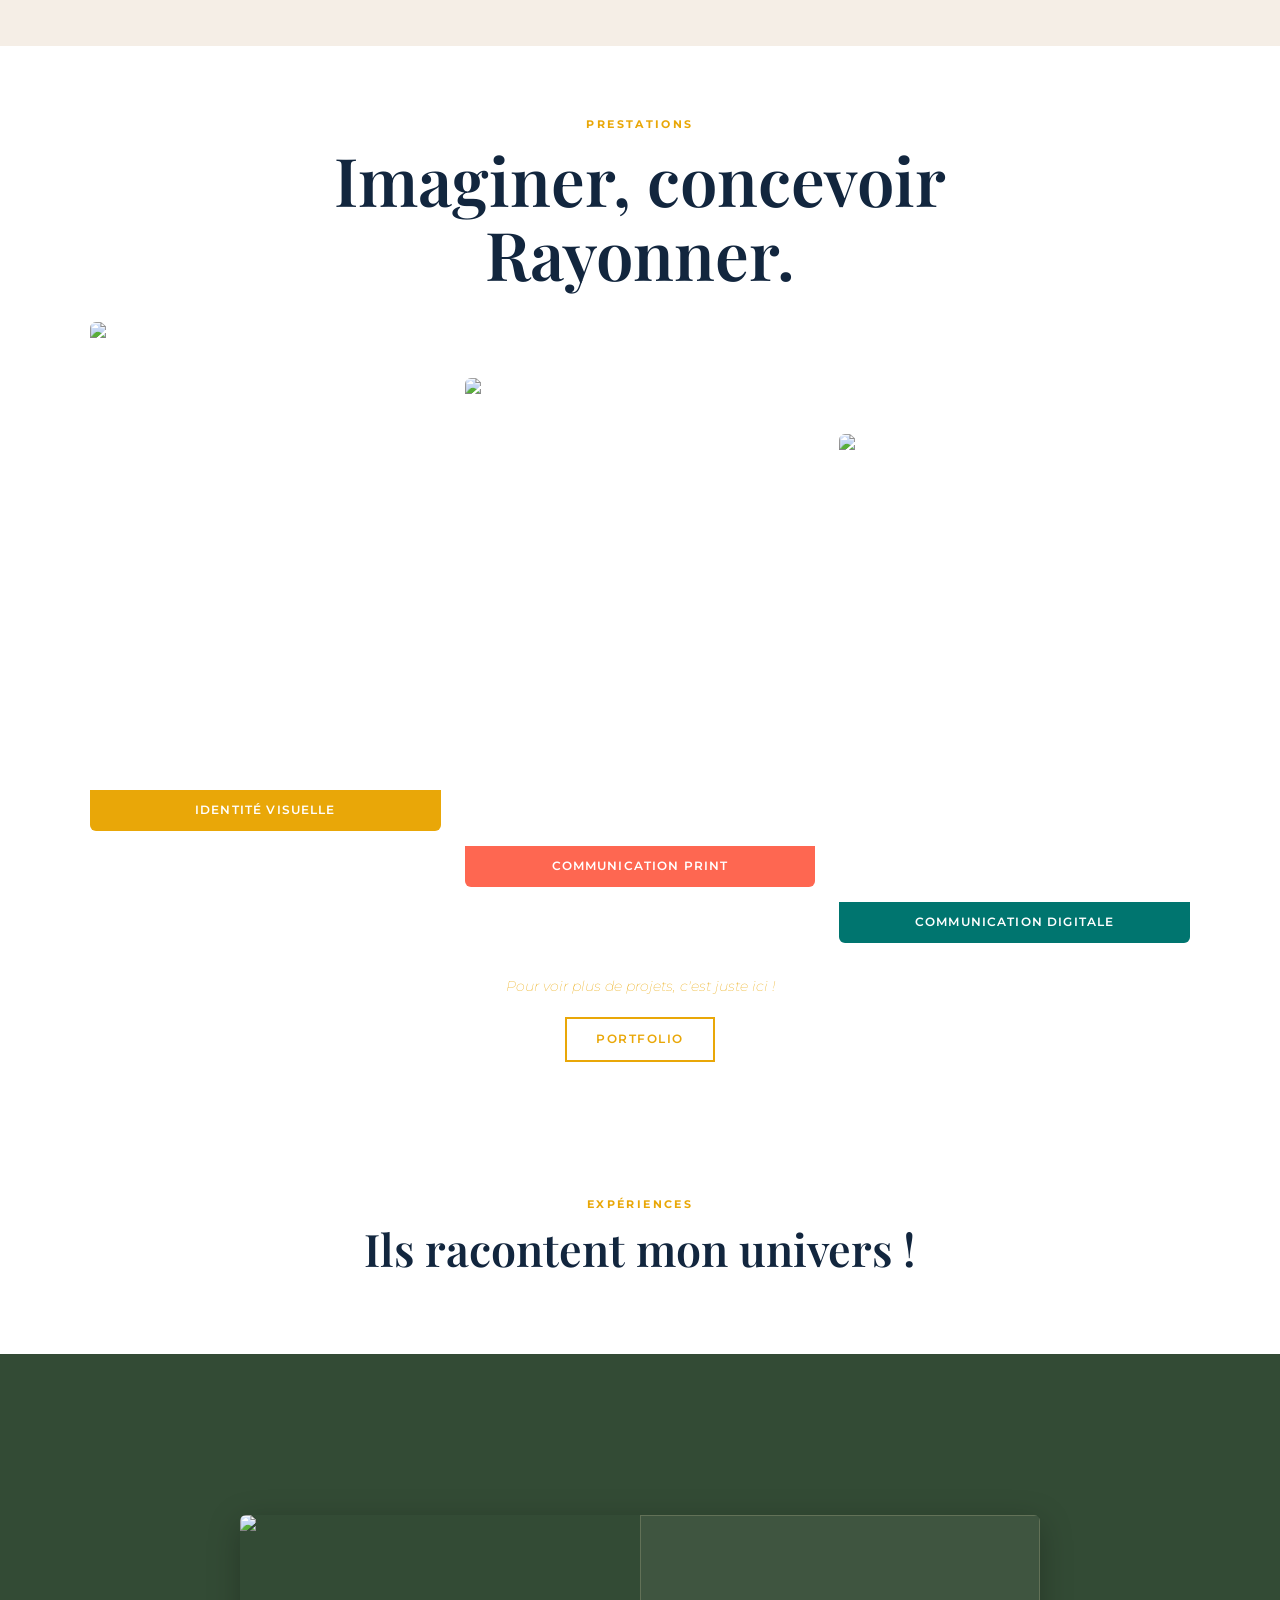
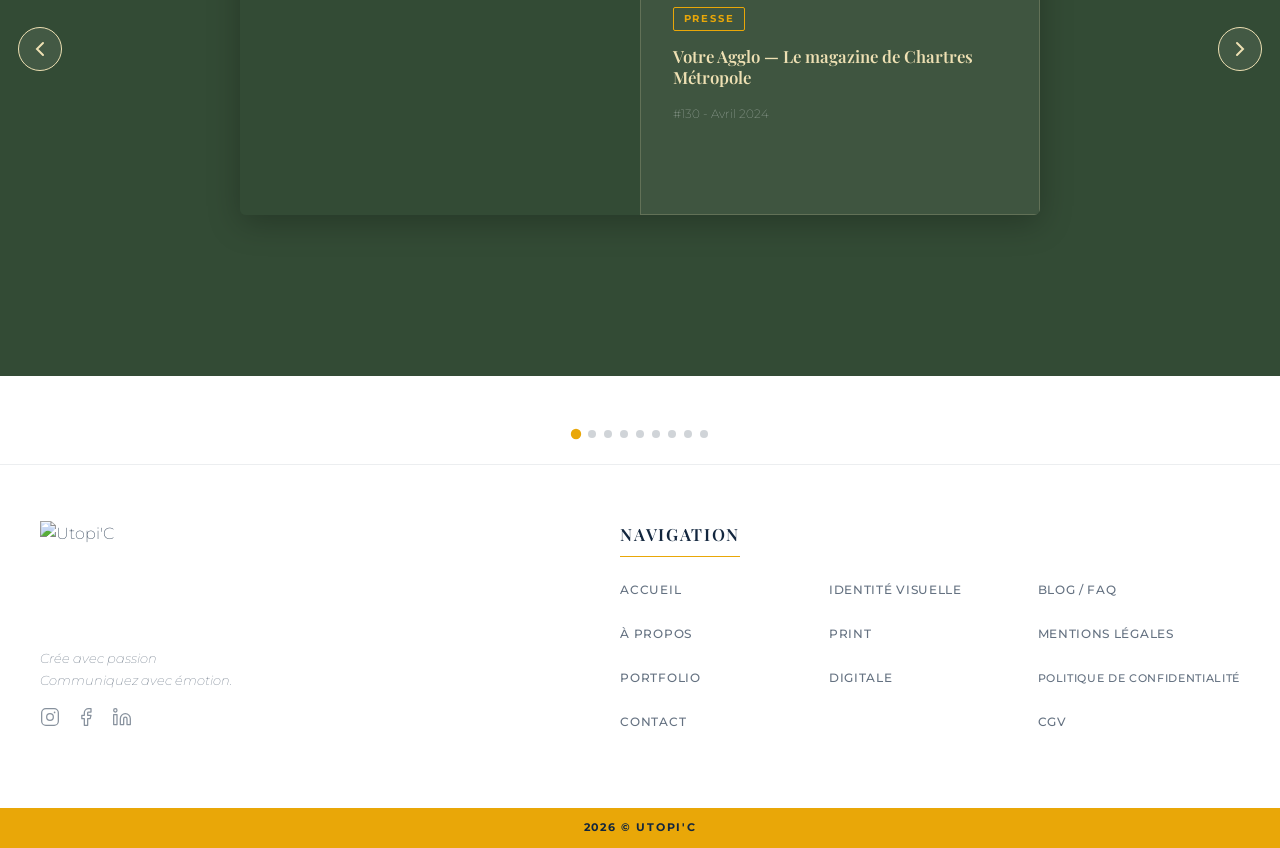
==== commit d73da60e: "Footer, carrousel cliquable, bandeau clients, projets accueil et vidéos Co-Authored-By: Claude Sonne" ====
--- a/index.html
+++ b/index.html
@@ -10,14 +10,15 @@
   <link href="https://fonts.googleapis.com/css2?family=Playfair+Display:wght@400;500;600;700;800;900&family=Montserrat:wght@300;400;500;600&display=swap" rel="stylesheet" />
   <link rel="icon" type="image/png" href="assets/logos/logo-utopic-mini.png" />
   <link rel="apple-touch-icon" href="assets/logos/logo-utopic-mini.png" />
-  <link rel="stylesheet" href="css/style.css?v=13" />
+  <link rel="stylesheet" href="css/style.css?v=20" />
+  <link rel="stylesheet" href="css/blocs.css?v=1" />
   <script src="https://cdn.jsdelivr.net/npm/@supabase/supabase-js@2"></script>
   <script src="js/supabase-client.js"></script>
 </head>
 <body>
 
   <!-- ======= HEADER ======= -->
-  <header class="site-header" id="navbar">
+  <header data-bloc="Menu" class="site-header" id="navbar">
 
     <!-- Bande 1 : navy + socials -->
     <div class="header-topbar">
@@ -86,7 +87,7 @@
   <main>
 
     <!-- ======= HERO ======= -->
-    <section class="hero">
+    <section data-bloc="Bandeau d'accueil" class="hero">
       <div class="hero__inner">
         <h1 data-edit="hero_tagline" class="hero__tagline">
           Crée avec passion,<br />Communiquez avec émotion.
@@ -99,7 +100,7 @@
     <div class="wave-edge"><div class="wave-band"></div></div>
 
     <!-- ======= RÉALISATIONS ======= -->
-    <section class="realisations" id="realisations">
+    <section data-bloc="Réalisations" class="realisations" id="realisations">
       <div class="realisations__inner">
 
         <header class="section-header">
@@ -141,7 +142,7 @@
     </section>
 
     <!-- ======= PRESTATIONS ======= -->
-    <section class="prestations" id="prestations">
+    <section data-bloc="Prestations" class="prestations" id="prestations">
       <div class="prestations__inner">
 
         <div class="prestations__header">
@@ -181,7 +182,7 @@
     </section>
 
     <!-- ======= EXPÉRIENCES / PRESSE ======= -->
-    <div class="experiences-intro">
+    <div data-bloc="Avis et presse — titre" class="experiences-intro">
       <div class="experiences-intro__inner">
         <header class="section-header">
           <span data-edit="experiences" class="section-label">Expériences</span>
@@ -189,7 +190,7 @@
         </header>
       </div>
     </div>
-    <section class="experiences" id="experiences">
+    <section data-bloc="Avis et presse" class="experiences" id="experiences">
       <div class="experiences__inner">
 
         <div class="carousel" id="carouselPresse" role="region" aria-label="Carrousel presse">
@@ -375,10 +376,11 @@
       <div class="carousel__dots" id="presseDots" role="tablist" aria-label="Navigation presse"></div>
     </div>
 
+    <div class="blocs" id="blocs"></div>
   </main>
 
   <!-- ======= FOOTER ======= -->
-  <footer class="site-footer">
+  <footer data-bloc="Pied de page" class="site-footer">
 
     <div class="footer-main">
       <div class="footer-main__inner">
@@ -440,5 +442,7 @@
   <script src="js/index-loader.js"></script>
   <script src="js/edit-text.js"></script>
   <script src="js/textes-loader.js"></script>
+  <script src="js/blocks.js"></script>
+  <script src="js/blocs-loader.js"></script>
 </body>
 </html>
--- a/css/style.css
+++ b/css/style.css
@@ -369,7 +369,8 @@
   align-items: start;
 }
 .footer-nav-block__cols li { margin-bottom: 0.4rem; }
-.footer-nav-block__cols li:nth-child(n+9) { grid-column: 3; }
+.footer-nav-block__cols li:nth-child(n+5):nth-child(-n+7) { grid-column: 2; }
+.footer-nav-block__cols li:nth-child(n+8) { grid-column: 3; }
 .footer-nav-block__cols a {
   font-family: var(--font-body);
   font-size: 0.72rem;
@@ -583,6 +584,8 @@
   overflow: hidden;
   cursor: default;
 }
+.carousel__link { display: block; cursor: pointer; }
+.carousel__slide video,
 .carousel__slide img {
   width: 100%;
   height: 320px;
@@ -591,7 +594,8 @@
   transition: transform 0.4s ease;
   color: transparent;
 }
-.carousel__slide:hover img { transform: scale(1.03); }
+.carousel__slide:hover img,
+.carousel__slide:hover video { transform: scale(1.03); }
 .carousel__caption {
   position: absolute;
   bottom: 0; left: 0; right: 0;
@@ -1005,6 +1009,7 @@
   .nav-mobile-only { display: list-item; }
 
   /* Hero */
+  .hero { min-height: auto; }
   .hero__inner { padding: 3rem 1.5rem 4rem; }
   .hero__tagline { font-size: clamp(2rem, 7vw, 3rem); }
   .hero__subtitle { margin-top: 2rem; }
@@ -1017,7 +1022,7 @@
 
   /* Carousel */
   .carousel__slide { flex: 0 0 100%; }
-  .carousel__slide img { height: 220px; }
+  .carousel__slide img, .carousel__slide video { height: 220px; }
   .carousel__btn--prev { left: -4px; }
   .carousel__btn--next { right: -4px; }
 
@@ -1135,7 +1140,7 @@
   /* Débordement footer : la 3e colonne forcée (desktop) créait une piste implicite de 225px */
   .footer-main__inner { grid-template-columns: minmax(0, 1fr) !important; }
   .footer-nav-block__cols { grid-template-columns: repeat(2, minmax(0, 1fr)) !important; grid-template-rows: none; grid-auto-flow: row; }
-  .footer-nav-block__cols li:nth-child(n+9) { grid-column: auto; }
+  .footer-nav-block__cols li:nth-child(n+5) { grid-column: auto; }
   .footer-nav-block__cols li:has(> a[href*="identite"], > a[href*="print"], > a[href*="digitale"]) { display: none; }
   .footer-nav-block__cols a[href*="confidentialite"] { white-space: normal !important; }
 
--- a/css/blocs.css
+++ b/css/blocs.css
@@ -0,0 +1,63 @@
+/* Composants ajoutés depuis le backoffice (js/blocks.js). Réutilise les variables et classes de style.css. */
+.blk { padding: 4rem 2rem; background: var(--color-white); }
+.blk--beige { background: var(--color-cream); }
+.blk__inner { max-width: 1100px; margin: 0 auto; }
+
+.blk--titre { padding-block: 3rem 1rem; }
+.blk--titre .section-header { margin-bottom: 0; }
+
+.blk--texte-image .blk__inner { display: grid; grid-template-columns: 1fr 1fr; gap: 3rem; align-items: center; }
+.blk--texte-image.blk--img-gauche .blk__media { order: -1; }
+.blk--texte-image.blk--sans-image .blk__inner { grid-template-columns: 1fr; max-width: 760px; }
+.blk__media img { width: 100%; aspect-ratio: 4 / 3; object-fit: cover; border-radius: 6px; }
+.blk__title {
+  font-family: var(--font-display);
+  font-size: clamp(1.8rem, 3vw, 2.6rem);
+  font-weight: 600;
+  line-height: 1.15;
+  color: var(--color-navy);
+  margin-bottom: 1rem;
+}
+.blk__text .section-label { display: block; }
+.blk__text p { font-size: 1rem; line-height: 1.7; margin-bottom: 1rem; }
+.blk__text .btn { margin-top: 0.6rem; }
+
+.blk--cta { text-align: center; }
+.blk--cta p {
+  font-family: var(--font-display);
+  font-size: clamp(1.4rem, 2.6vw, 2rem);
+  color: var(--color-navy);
+  margin-bottom: 1.4rem;
+}
+
+.blk--cartes .section-header { margin-bottom: 2rem; }
+.blk-cartes__grid { display: grid; grid-template-columns: repeat(auto-fit, minmax(220px, 1fr)); gap: 1.5rem; }
+.blk-carte {
+  display: block;
+  border-radius: 6px;
+  overflow: hidden;
+  background: var(--color-white);
+  transition: transform var(--transition), box-shadow var(--transition);
+}
+a.blk-carte:hover { transform: translateY(-4px); box-shadow: 0 16px 40px rgba(18, 38, 62, 0.14); }
+.blk-carte__img { aspect-ratio: 3 / 4; overflow: hidden; }
+.blk-carte__img img { width: 100%; height: 100%; object-fit: cover; }
+.blk-carte__label {
+  display: block;
+  padding: 0.7rem 1rem;
+  font-size: 0.72rem;
+  font-weight: 600;
+  letter-spacing: 0.1em;
+  text-transform: uppercase;
+  text-align: center;
+  color: var(--color-white);
+  background: var(--color-gold);
+}
+.blk-carte:nth-child(2) .blk-carte__label { background: var(--color-coral); }
+.blk-carte:nth-child(3) .blk-carte__label { background: var(--color-teal); }
+
+@media (max-width: 768px) {
+  .blk { padding: 3rem 1.25rem; }
+  .blk--texte-image .blk__inner { grid-template-columns: 1fr; gap: 1.5rem; }
+  .blk--texte-image.blk--img-gauche .blk__media { order: 0; }
+}
